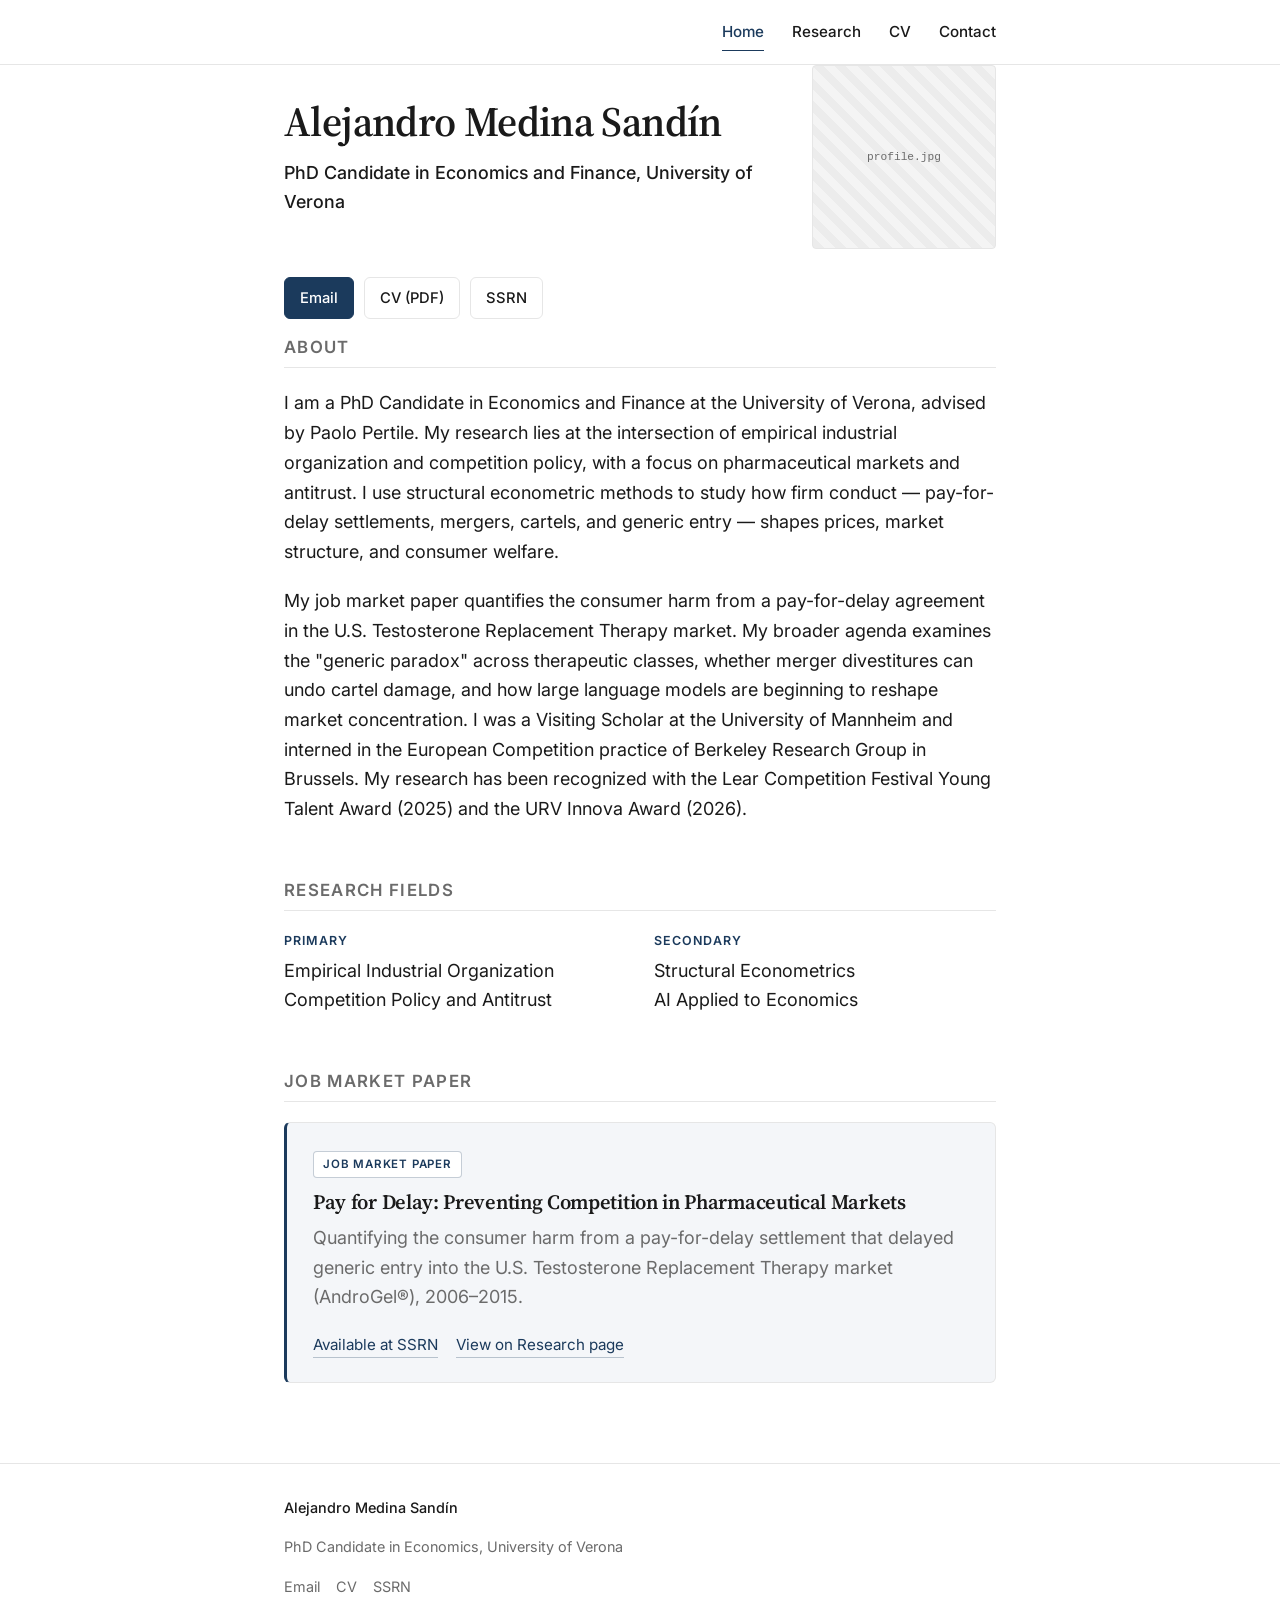
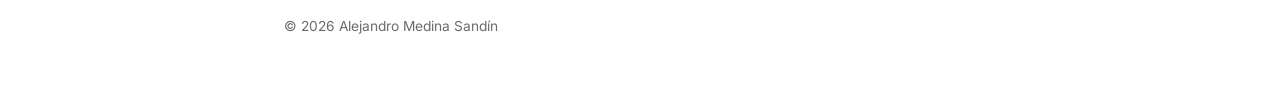
==== index.html @ a67aca58 "Initial commit — academic website alejandromedinasandin.com" ====
<!DOCTYPE html>
<html lang="en">
<head>
  <meta charset="UTF-8" />
  <meta name="viewport" content="width=device-width, initial-scale=1" />
  <title>Alejandro Medina Sandín — PhD Candidate in Economics, University of Verona</title>
  <meta name="description" content="Alejandro Medina Sandín is a PhD Candidate in Economics and Finance at the University of Verona, working on empirical industrial organization, competition policy, and antitrust in pharmaceutical markets." />

  <!-- Open Graph -->
  <meta property="og:type" content="profile" />
  <meta property="og:title" content="Alejandro Medina Sandín — PhD Candidate in Economics, University of Verona" />
  <meta property="og:description" content="Empirical industrial organization, competition policy, and antitrust in pharmaceutical markets. Job market candidate, 2026." />
  <meta property="og:locale" content="en_US" />

  <link rel="preconnect" href="https://fonts.googleapis.com" />
  <link rel="preconnect" href="https://fonts.gstatic.com" crossorigin />
  <link href="https://fonts.googleapis.com/css2?family=Inter:wght@400;500;600&family=Source+Serif+4:opsz,wght@8..60,400;8..60,600;8..60,700&display=swap" rel="stylesheet" />
  <link rel="stylesheet" href="style.css" />
</head>
<body>

  <!-- ===================== HEADER ===================== -->
  <header class="site-header">
    <div class="container">
      <a class="brand brand--hidden" href="index.html" aria-label="Alejandro Medina Sandín — Home">Alejandro Medina Sandín</a>
      <button class="nav-toggle" type="button" aria-label="Toggle navigation menu" aria-expanded="false" aria-controls="primary-nav">
        <svg width="22" height="22" viewBox="0 0 24 24" fill="none" stroke="currentColor" stroke-width="2" stroke-linecap="round" aria-hidden="true">
          <line x1="3" y1="6" x2="21" y2="6"></line>
          <line x1="3" y1="12" x2="21" y2="12"></line>
          <line x1="3" y1="18" x2="21" y2="18"></line>
        </svg>
      </button>
      <nav class="nav" id="primary-nav" aria-label="Primary">
        <a href="index.html" aria-current="page">Home</a>
        <a href="research.html">Research</a>
        <a href="cv.html">CV</a>
        <a href="contact.html">Contact</a>
      </nav>
    </div>
  </header>

  <!-- ===================== MAIN ===================== -->
  <main class="container">

    <!-- Hero -->
    <section class="hero" aria-labelledby="page-title">
      <!-- PHOTO PLACEHOLDER: profile.jpg -->
      <div class="hero-photo--placeholder" role="img" aria-label="Portrait of Alejandro Medina Sandín">profile.jpg</div>
      <!-- When the photo is available, replace the div above with:
           <img class="hero-photo" src="profile.jpg" alt="Portrait of Alejandro Medina Sandín" width="184" height="184" /> -->
      <div class="hero-text">
        <h1 id="page-title">Alejandro Medina Sandín</h1>
        <p class="hero-title">PhD Candidate in Economics and Finance, University of Verona</p>
      </div>
    </section>

    <!-- Primary links -->
    <ul class="linkbar" aria-label="Primary links">
      <li><a class="btn btn--primary" href="mailto:alejandro.medina@univr.it">Email</a></li>
      <li><a class="btn" href="CV_Medina_2026.pdf">CV (PDF)</a></li>
      <li><a class="btn" href="https://ssrn.com/abstract=5308812" target="_blank" rel="noopener">SSRN</a></li>
    </ul>

    <!-- Bio -->
    <section class="reveal" aria-labelledby="about-title">
      <h2 id="about-title" class="section-title">About</h2>
      <p>I am a PhD Candidate in Economics and Finance at the University of Verona, advised by Paolo Pertile. My research lies at the intersection of empirical industrial organization and competition policy, with a focus on pharmaceutical markets and antitrust. I use structural econometric methods to study how firm conduct — pay-for-delay settlements, mergers, cartels, and generic entry — shapes prices, market structure, and consumer welfare.</p>
      <p>My job market paper quantifies the consumer harm from a pay-for-delay agreement in the U.S. Testosterone Replacement Therapy market. My broader agenda examines the "generic paradox" across therapeutic classes, whether merger divestitures can undo cartel damage, and how large language models are beginning to reshape market concentration. I was a Visiting Scholar at the University of Mannheim and interned in the European Competition practice of Berkeley Research Group in Brussels. My research has been recognized with the Lear Competition Festival Young Talent Award (2025) and the URV Innova Award (2026).</p>
    </section>

    <!-- Research fields -->
    <section class="reveal" aria-labelledby="fields-title">
      <h2 id="fields-title" class="section-title">Research Fields</h2>
      <div class="fields">
        <div>
          <p class="field-label">Primary</p>
          <p class="field-body">Empirical Industrial Organization<br />Competition Policy and Antitrust</p>
        </div>
        <div>
          <p class="field-label">Secondary</p>
          <p class="field-body">Structural Econometrics<br />AI Applied to Economics</p>
        </div>
      </div>
    </section>

    <!-- Job market paper -->
    <section class="reveal" aria-labelledby="jmp-title">
      <h2 id="jmp-title" class="section-title">Job Market Paper</h2>
      <div class="jmp-box">
        <span class="jmp-tag">Job Market Paper</span>
        <h3>Pay for Delay: Preventing Competition in Pharmaceutical Markets</h3>
        <p class="muted">Quantifying the consumer harm from a pay-for-delay settlement that delayed generic entry into the U.S. Testosterone Replacement Therapy market (AndroGel®), 2006–2015.</p>
        <div class="jmp-links">
          <a href="https://ssrn.com/abstract=5308812" target="_blank" rel="noopener">Available at SSRN</a>
          <a href="research.html">View on Research page</a>
        </div>
      </div>
    </section>

  </main>

  <!-- ===================== FOOTER ===================== -->
  <footer class="site-footer">
    <div class="container">
      <p class="footer-name">Alejandro Medina Sandín</p>
      <p>PhD Candidate in Economics, University of Verona</p>
      <ul class="footer-links">
        <li><a href="mailto:alejandro.medina@univr.it">Email</a></li>
        <li><a href="CV_Medina_2026.pdf">CV</a></li>
        <li><a href="https://ssrn.com/abstract=5308812" target="_blank" rel="noopener">SSRN</a></li>
      </ul>
      <p class="footer-copy">© 2026 Alejandro Medina Sandín</p>
    </div>
  </footer>

  <script src="script.js"></script>
</body>
</html>
---- style.css ----
/* =================================================================
   Alejandro Medina Sandín — Academic website
   Shared stylesheet
   ================================================================= */

/* ---------- Design tokens ---------- */
:root {
  --bg: #ffffff;
  --ink: #1a1a1a;
  --muted: #6b6b6b;
  --hairline: #e6e6e6;
  --accent: #1b3a5c;
  --accent-hover: #2a527e;
  --accent-tint: #f4f6f9;

  --serif: "Source Serif 4", Georgia, "Times New Roman", serif;
  --sans: "Inter", -apple-system, BlinkMacSystemFont, "Segoe UI", sans-serif;

  --maxw: 760px;
  --gutter: 24px;
}

/* ---------- Reset ---------- */
*,
*::before,
*::after {
  box-sizing: border-box;
}

html {
  -webkit-text-size-adjust: 100%;
  scroll-behavior: smooth;
}

body {
  margin: 0;
  background: var(--bg);
  color: var(--ink);
  font-family: var(--sans);
  font-size: 17px;
  line-height: 1.65;
  font-weight: 400;
  -webkit-font-smoothing: antialiased;
  -moz-osx-font-smoothing: grayscale;
}

@media (min-width: 600px) {
  body { font-size: 18px; }
}

img {
  max-width: 100%;
  display: block;
}

a {
  color: var(--accent);
  text-decoration: none;
  border-bottom: 1px solid rgba(27, 58, 92, 0.28);
  transition: color 0.18s ease, border-color 0.18s ease;
}

a:hover {
  color: var(--accent-hover);
  border-bottom-color: var(--accent-hover);
}

a:focus-visible,
button:focus-visible {
  outline: 2px solid var(--accent);
  outline-offset: 3px;
  border-radius: 2px;
}

/* ---------- Layout container ---------- */
.container {
  width: 100%;
  max-width: var(--maxw);
  margin: 0 auto;
  padding: 0 var(--gutter);
}

/* ---------- Header / nav ---------- */
.site-header {
  position: sticky;
  top: 0;
  z-index: 50;
  background: rgba(255, 255, 255, 0.92);
  backdrop-filter: saturate(180%) blur(8px);
  border-bottom: 1px solid var(--hairline);
}

.site-header .container {
  display: flex;
  align-items: center;
  justify-content: space-between;
  min-height: 64px;
  gap: 16px;
}

.brand {
  font-family: var(--serif);
  font-weight: 600;
  font-size: 1.18rem;
  letter-spacing: -0.01em;
  color: var(--ink);
  border-bottom: none;
  white-space: nowrap;
}

.brand:hover {
  color: var(--accent);
}

/* Hide the header name on Home (the name already appears large in the hero),
   while preserving layout so the nav stays in place. */
.brand--hidden {
  visibility: hidden;
}

.nav {
  display: flex;
  align-items: center;
  gap: 28px;
}

.nav a {
  font-size: 0.95rem;
  font-weight: 500;
  color: var(--ink);
  border-bottom: none;
  padding: 4px 0;
  position: relative;
}

.nav a::after {
  content: "";
  position: absolute;
  left: 0;
  right: 0;
  bottom: -2px;
  height: 1px;
  background: var(--accent);
  transform: scaleX(0);
  transform-origin: left;
  transition: transform 0.2s ease;
}

.nav a:hover,
.nav a[aria-current="page"] {
  color: var(--accent);
}

.nav a:hover::after,
.nav a[aria-current="page"]::after {
  transform: scaleX(1);
}

/* Hamburger toggle */
.nav-toggle {
  display: none;
  background: none;
  border: none;
  padding: 8px;
  margin: 0;
  cursor: pointer;
  color: var(--ink);
}

.nav-toggle svg {
  display: block;
}

/* ---------- Main ---------- */
main {
  padding: 56px 0 24px;
}

@media (min-width: 600px) {
  main { padding: 72px 0 32px; }
}

section + section {
  margin-top: 56px;
}

h1, h2, h3, h4 {
  font-family: var(--serif);
  font-weight: 600;
  line-height: 1.2;
  letter-spacing: -0.015em;
  color: var(--ink);
  margin: 0 0 0.5em;
}

h1 { font-size: 2.1rem; }
h2 { font-size: 1.5rem; }
h3 { font-size: 1.18rem; }

@media (min-width: 600px) {
  h1 { font-size: 2.6rem; }
  h2 { font-size: 1.65rem; }
}

p { margin: 0 0 1.1em; }
p:last-child { margin-bottom: 0; }

.section-title {
  font-size: 1.05rem;
  font-family: var(--sans);
  font-weight: 600;
  text-transform: uppercase;
  letter-spacing: 0.08em;
  color: var(--muted);
  margin-bottom: 20px;
  padding-bottom: 10px;
  border-bottom: 1px solid var(--hairline);
}

.muted { color: var(--muted); }

.visually-hidden {
  position: absolute;
  width: 1px;
  height: 1px;
  margin: -1px;
  padding: 0;
  overflow: hidden;
  clip: rect(0 0 0 0);
  clip-path: inset(50%);
  white-space: nowrap;
  border: 0;
}

.lead {
  font-size: 1.05rem;
  color: var(--ink);
}

/* ---------- Hero ---------- */
.hero {
  display: flex;
  flex-direction: column;
  gap: 28px;
  align-items: flex-start;
}

@media (min-width: 640px) {
  .hero {
    flex-direction: row-reverse;
    align-items: center;
    gap: 36px;
  }
}

.hero-photo {
  flex: 0 0 auto;
  width: 150px;
  height: 150px;
  border-radius: 4px;
  object-fit: cover;
  border: 1px solid var(--hairline);
}

@media (min-width: 640px) {
  .hero-photo { width: 184px; height: 184px; }
}

.hero-photo--placeholder {
  width: 150px;
  height: 150px;
  border-radius: 4px;
  border: 1px solid var(--hairline);
  background-color: #f0f0f0;
  background-image: repeating-linear-gradient(
    45deg,
    #ececec 0,
    #ececec 8px,
    #f4f4f4 8px,
    #f4f4f4 16px
  );
  display: flex;
  align-items: center;
  justify-content: center;
  text-align: center;
  font-family: ui-monospace, "SF Mono", Menlo, monospace;
  font-size: 0.7rem;
  color: var(--muted);
  padding: 10px;
  flex: 0 0 auto;
}

@media (min-width: 640px) {
  .hero-photo--placeholder { width: 184px; height: 184px; }
}

.hero-text { min-width: 0; }

.hero h1 {
  margin-bottom: 0.25em;
}

.hero-title {
  font-size: 1.12rem;
  font-weight: 500;
  margin-bottom: 0.35em;
}

.hero-affil {
  color: var(--muted);
  font-size: 0.98rem;
  margin-bottom: 0;
}

/* ---------- Primary links row ---------- */
.linkbar {
  display: flex;
  flex-wrap: wrap;
  gap: 10px;
  margin-top: 28px;
  list-style: none;
  padding: 0;
}

.linkbar li { margin: 0; }

.btn {
  display: inline-flex;
  align-items: center;
  gap: 6px;
  font-size: 0.92rem;
  font-weight: 500;
  padding: 8px 15px;
  border: 1px solid var(--hairline);
  border-radius: 6px;
  color: var(--ink);
  background: #fff;
  transition: border-color 0.18s ease, background 0.18s ease, color 0.18s ease;
}

.btn:hover {
  border-color: var(--accent);
  color: var(--accent);
  background: var(--accent-tint);
}

.btn--primary {
  background: var(--accent);
  border-color: var(--accent);
  color: #fff;
}

.btn--primary:hover {
  background: var(--accent-hover);
  border-color: var(--accent-hover);
  color: #fff;
}

.btn--muted[aria-disabled="true"] {
  color: var(--muted);
  cursor: default;
  opacity: 0.7;
}

.btn--muted[aria-disabled="true"]:hover {
  border-color: var(--hairline);
  color: var(--muted);
  background: #fff;
}

/* ---------- Research fields ---------- */
.fields {
  display: grid;
  gap: 18px;
}

@media (min-width: 560px) {
  .fields { grid-template-columns: 1fr 1fr; gap: 28px; }
}

.field-label {
  font-size: 0.78rem;
  text-transform: uppercase;
  letter-spacing: 0.08em;
  font-weight: 600;
  color: var(--accent);
  margin-bottom: 4px;
}

.field-body { margin: 0; }

/* ---------- Job market paper box ---------- */
.jmp-box {
  border: 1px solid var(--hairline);
  border-left: 3px solid var(--accent);
  border-radius: 6px;
  padding: 24px 26px;
  background: var(--accent-tint);
}

.jmp-tag,
.tag {
  display: inline-block;
  font-family: var(--sans);
  font-size: 0.72rem;
  font-weight: 600;
  text-transform: uppercase;
  letter-spacing: 0.07em;
  color: var(--accent);
  background: #fff;
  border: 1px solid rgba(27, 58, 92, 0.25);
  border-radius: 4px;
  padding: 3px 9px;
  margin-bottom: 12px;
}

.jmp-box h3 {
  font-size: 1.28rem;
  margin-bottom: 0.4em;
}

.jmp-box .jmp-links {
  margin-top: 14px;
  display: flex;
  flex-wrap: wrap;
  gap: 18px;
  font-size: 0.95rem;
}

/* ---------- Papers list ---------- */
.papers {
  list-style: none;
  padding: 0;
  margin: 0;
}

.paper {
  padding: 30px 0;
  border-top: 1px solid var(--hairline);
}

.paper:first-child { border-top: none; padding-top: 0; }

.paper--jmp {
  background: var(--accent-tint);
  border: 1px solid var(--hairline);
  border-left: 3px solid var(--accent);
  border-radius: 6px;
  padding: 26px;
  margin-bottom: 8px;
}

.paper--jmp + .paper { border-top: none; }

/* Two-column layout: figure beside content */
.paper-grid {
  display: grid;
  grid-template-columns: 1fr;
  gap: 18px;
}

@media (min-width: 640px) {
  .paper-grid {
    grid-template-columns: 360px 1fr;
    gap: 34px;
    align-items: start;
  }
}

/* Working-papers rows break out wider than the 760px reading column
   on large screens, so the abstract sits compactly beside the figure. */
@media (min-width: 1080px) {
  .section--wide {
    width: 1060px;
    margin-left: 50%;
    transform: translateX(-50%);
  }
}

.paper-content { min-width: 0; }

/* Figure / chart slot */
.paper-figure {
  margin: 0;
}

.paper-figure img {
  width: 100%;
  height: auto;
  border: 1px solid var(--hairline);
  border-radius: 4px;
  background: #fff;
}

.paper-figure figcaption {
  font-size: 0.78rem;
  color: var(--muted);
  margin-top: 6px;
  line-height: 1.4;
}

.figure-placeholder {
  width: 100%;
  aspect-ratio: 4 / 3;
  border: 1px solid var(--hairline);
  border-radius: 4px;
  background-color: #f6f6f6;
  background-image: repeating-linear-gradient(
    45deg,
    #ececec 0,
    #ececec 8px,
    #f6f6f6 8px,
    #f6f6f6 16px
  );
  display: flex;
  align-items: center;
  justify-content: center;
  text-align: center;
  padding: 12px;
  font-family: ui-monospace, "SF Mono", Menlo, monospace;
  font-size: 0.72rem;
  color: var(--muted);
}

.paper-title {
  font-family: var(--serif);
  font-weight: 700;
  font-size: 1.2rem;
  line-height: 1.3;
  margin: 0 0 8px;
}

.paper-meta {
  display: flex;
  flex-wrap: wrap;
  align-items: center;
  gap: 8px 16px;
  font-size: 0.92rem;
  color: var(--muted);
  margin-bottom: 4px;
}

.paper-status {
  font-style: italic;
}

.paper-links {
  display: flex;
  flex-wrap: wrap;
  gap: 16px;
  font-size: 0.92rem;
  margin-top: 6px;
}

/* ---------- Abstract (always visible, compact) ---------- */
.abstract-label {
  font-family: var(--sans);
  font-size: 0.72rem;
  font-weight: 600;
  text-transform: uppercase;
  letter-spacing: 0.08em;
  color: var(--accent);
  margin: 16px 0 6px;
}

.abstract-body {
  margin: 0;
  font-size: 0.9rem;
  color: #333;
  line-height: 1.55;
  text-align: justify;
  hyphens: auto;
}

/* Legacy collapsible styles (kept for safety) */
.abstract {
  margin-top: 14px;
}

.abstract summary {
  display: inline-flex;
  align-items: center;
  gap: 7px;
  cursor: pointer;
  font-size: 0.88rem;
  font-weight: 500;
  color: var(--accent);
  list-style: none;
  user-select: none;
  padding: 2px 0;
}

.abstract summary::-webkit-details-marker { display: none; }

.abstract summary .chev {
  transition: transform 0.2s ease;
  display: inline-block;
  font-size: 0.7rem;
}

.abstract[open] summary .chev { transform: rotate(90deg); }

.abstract-body--narrow {
  max-width: 70ch;
}

/* ---------- Conference list ---------- */
.conf-group { margin-bottom: 22px; }
.conf-group:last-child { margin-bottom: 0; }

.conf-year {
  font-family: var(--sans);
  font-weight: 600;
  font-size: 0.95rem;
  color: var(--accent);
  margin-bottom: 6px;
}

.conf-list {
  margin: 0;
  padding-left: 1.1em;
}

.conf-list li {
  margin-bottom: 5px;
  color: #333;
}

/* Detailed, Moramarco-style entries */
.conf-detailed {
  list-style: none;
  margin: 0;
  padding: 0;
}

.conf-detailed li {
  position: relative;
  padding-left: 22px;
  margin-bottom: 14px;
  color: #333;
  line-height: 1.5;
}

.conf-detailed li::before {
  content: "▪";
  position: absolute;
  left: 0;
  top: 0;
  color: var(--accent);
  font-size: 0.85em;
}

.conf-detailed .conf-name {
  font-weight: 500;
  color: var(--ink);
}

.conf-detailed .conf-theme {
  font-style: italic;
}

.conf-detailed .conf-place {
  color: var(--muted);
}

.conf-detailed .conf-todo {
  color: var(--accent);
  font-style: italic;
}

/* ---------- CV ---------- */
.cv-section { margin-bottom: 40px; }
.cv-section:last-child { margin-bottom: 0; }

.cv-item {
  display: grid;
  grid-template-columns: 1fr;
  gap: 2px 24px;
  padding: 12px 0;
  border-top: 1px solid var(--hairline);
}

.cv-section .cv-item:first-of-type { border-top: none; }

@media (min-width: 600px) {
  .cv-item {
    grid-template-columns: 110px 1fr;
  }
}

.cv-date {
  color: var(--muted);
  font-size: 0.92rem;
  font-variant-numeric: tabular-nums;
}

.cv-body { margin: 0; }
.cv-body strong { font-weight: 600; }
.cv-body .cv-sub { color: var(--muted); font-size: 0.95rem; display: block; }

.cv-inline {
  margin: 0;
  line-height: 1.8;
}

.cv-inline .label {
  font-weight: 600;
}

/* ---------- Contact ---------- */
.contact-grid {
  display: grid;
  gap: 8px 18px;
  grid-template-columns: 1fr;
}

@media (min-width: 560px) {
  .contact-grid { grid-template-columns: 130px 1fr; }
}

.contact-grid dt {
  font-weight: 600;
  color: var(--ink);
}

.contact-grid dd {
  margin: 0;
  color: #333;
}

.contact-grid dd + dt { margin-top: 10px; }

@media (min-width: 560px) {
  .contact-grid dd + dt { margin-top: 0; }
  .contact-grid dt { margin-top: 0; }
}

.ref-list {
  list-style: none;
  padding: 0;
  margin: 0;
}

.ref-list li {
  padding: 12px 0;
  border-top: 1px solid var(--hairline);
}

.ref-list li:first-child { border-top: none; }

.ref-name { font-weight: 600; }
.ref-affil { color: var(--muted); font-size: 0.95rem; }

/* ---------- Footer ---------- */
.site-footer {
  margin-top: 80px;
  border-top: 1px solid var(--hairline);
  padding: 32px 0 48px;
  font-size: 0.9rem;
  color: var(--muted);
}

.site-footer .footer-name {
  color: var(--ink);
  font-weight: 500;
}

.footer-links {
  display: flex;
  flex-wrap: wrap;
  gap: 16px;
  margin: 12px 0 16px;
  list-style: none;
  padding: 0;
}

.footer-links a {
  color: var(--muted);
  border-bottom-color: transparent;
}

.footer-links a:hover {
  color: var(--accent);
  border-bottom-color: var(--accent);
}

.footer-copy { font-size: 0.86rem; }

/* ---------- Fade-in on scroll (very subtle) ---------- */
.reveal {
  opacity: 0;
  transform: translateY(8px);
  transition: opacity 0.5s ease, transform 0.5s ease;
}

.reveal.is-visible {
  opacity: 1;
  transform: none;
}

@media (prefers-reduced-motion: reduce) {
  html { scroll-behavior: auto; }
  .reveal { opacity: 1; transform: none; transition: none; }
  .abstract summary .chev { transition: none; }
}

/* ---------- Mobile nav ---------- */
@media (max-width: 639px) {
  .nav-toggle { display: inline-flex; }

  .nav {
    position: absolute;
    top: 100%;
    left: 0;
    right: 0;
    flex-direction: column;
    align-items: stretch;
    gap: 0;
    background: #fff;
    border-bottom: 1px solid var(--hairline);
    box-shadow: 0 8px 16px rgba(0, 0, 0, 0.04);
    padding: 6px 0;
    display: none;
  }

  .nav.is-open { display: flex; }

  .nav a {
    padding: 12px var(--gutter);
    font-size: 1rem;
  }

  .nav a::after { display: none; }

  .nav a:hover,
  .nav a[aria-current="page"] {
    background: var(--accent-tint);
  }
}
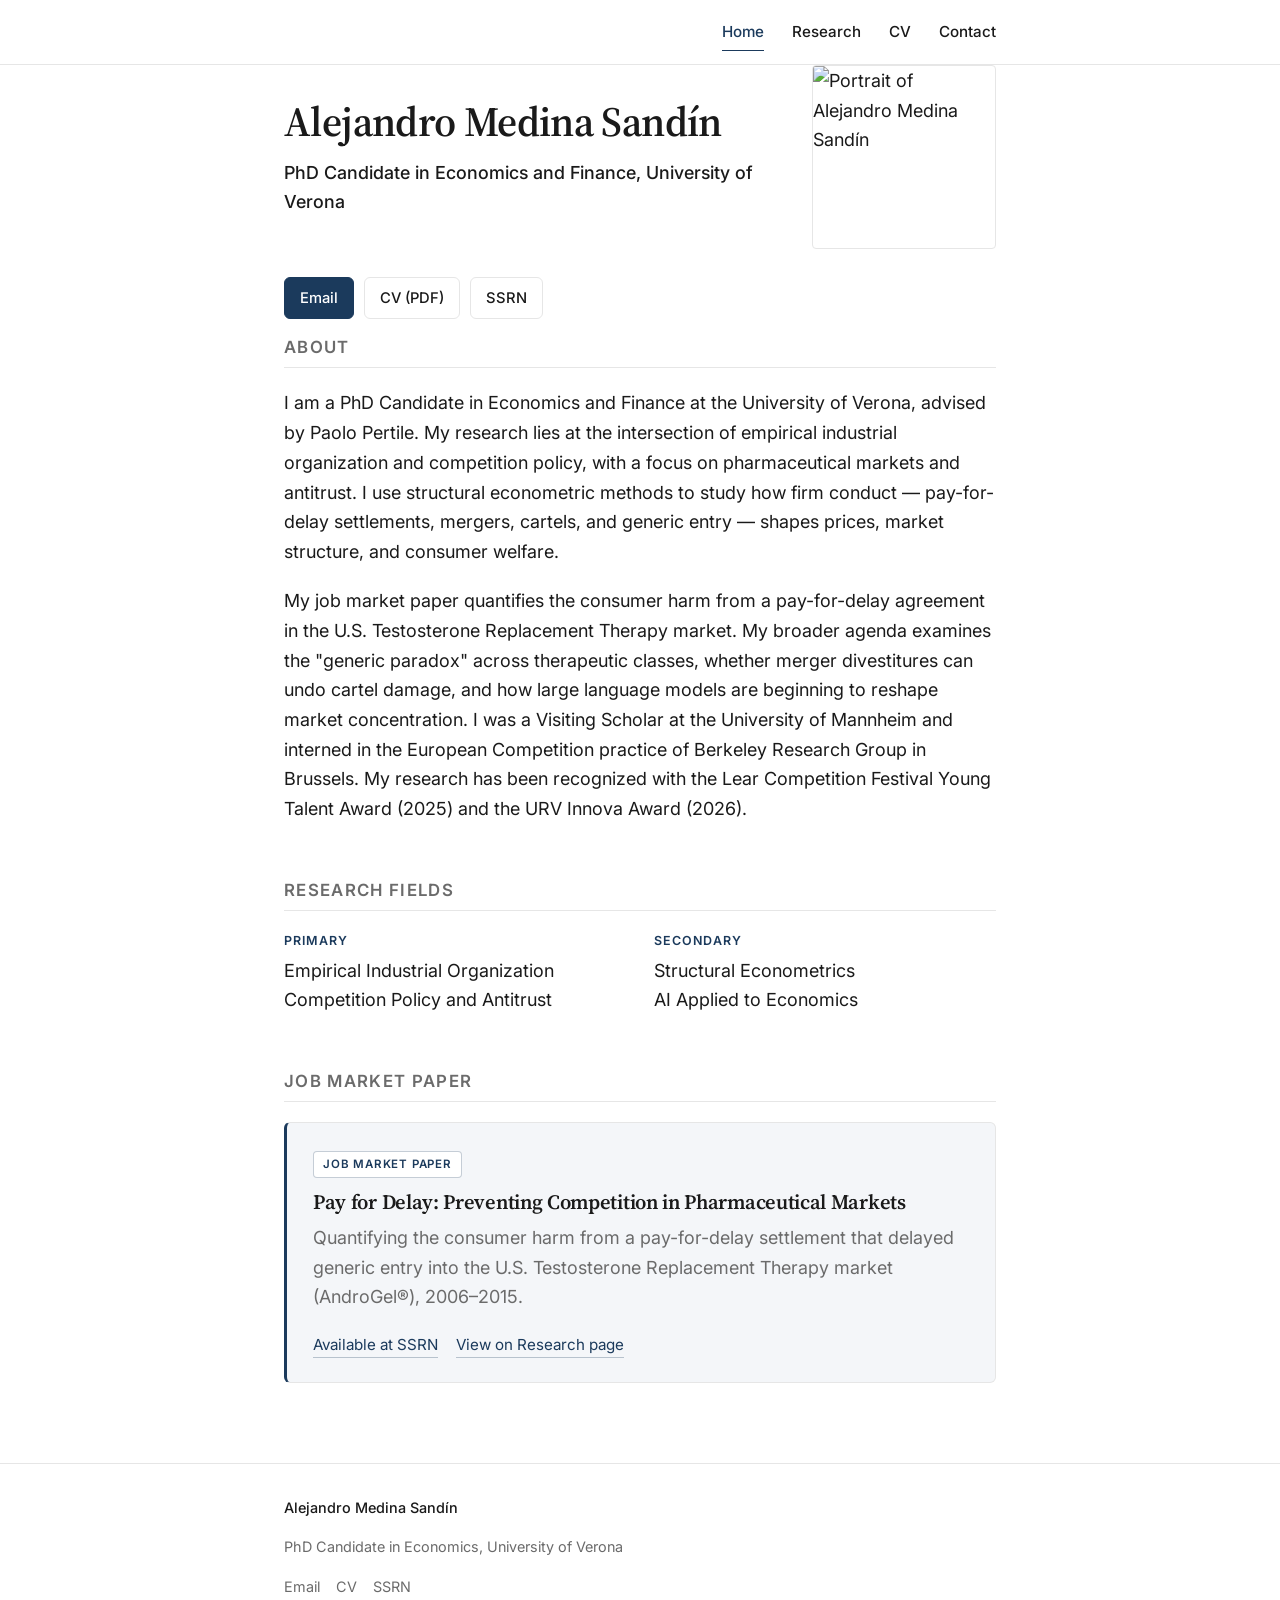
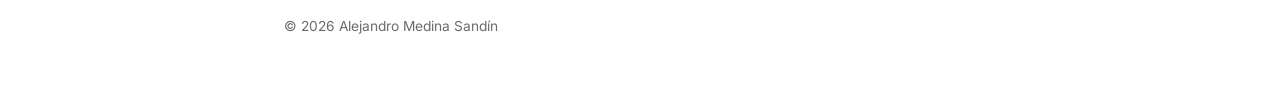
==== commit 252ee8f8: "Add profile photo and display it in hero section" ====
--- a/index.html
+++ b/index.html
@@ -44,10 +44,7 @@
 
     <!-- Hero -->
     <section class="hero" aria-labelledby="page-title">
-      <!-- PHOTO PLACEHOLDER: profile.jpg -->
-      <div class="hero-photo--placeholder" role="img" aria-label="Portrait of Alejandro Medina Sandín">profile.jpg</div>
-      <!-- When the photo is available, replace the div above with:
-           <img class="hero-photo" src="profile.jpg" alt="Portrait of Alejandro Medina Sandín" width="184" height="184" /> -->
+      <img class="hero-photo" src="profile.jpg" alt="Portrait of Alejandro Medina Sandín" width="184" height="184" />
       <div class="hero-text">
         <h1 id="page-title">Alejandro Medina Sandín</h1>
         <p class="hero-title">PhD Candidate in Economics and Finance, University of Verona</p>
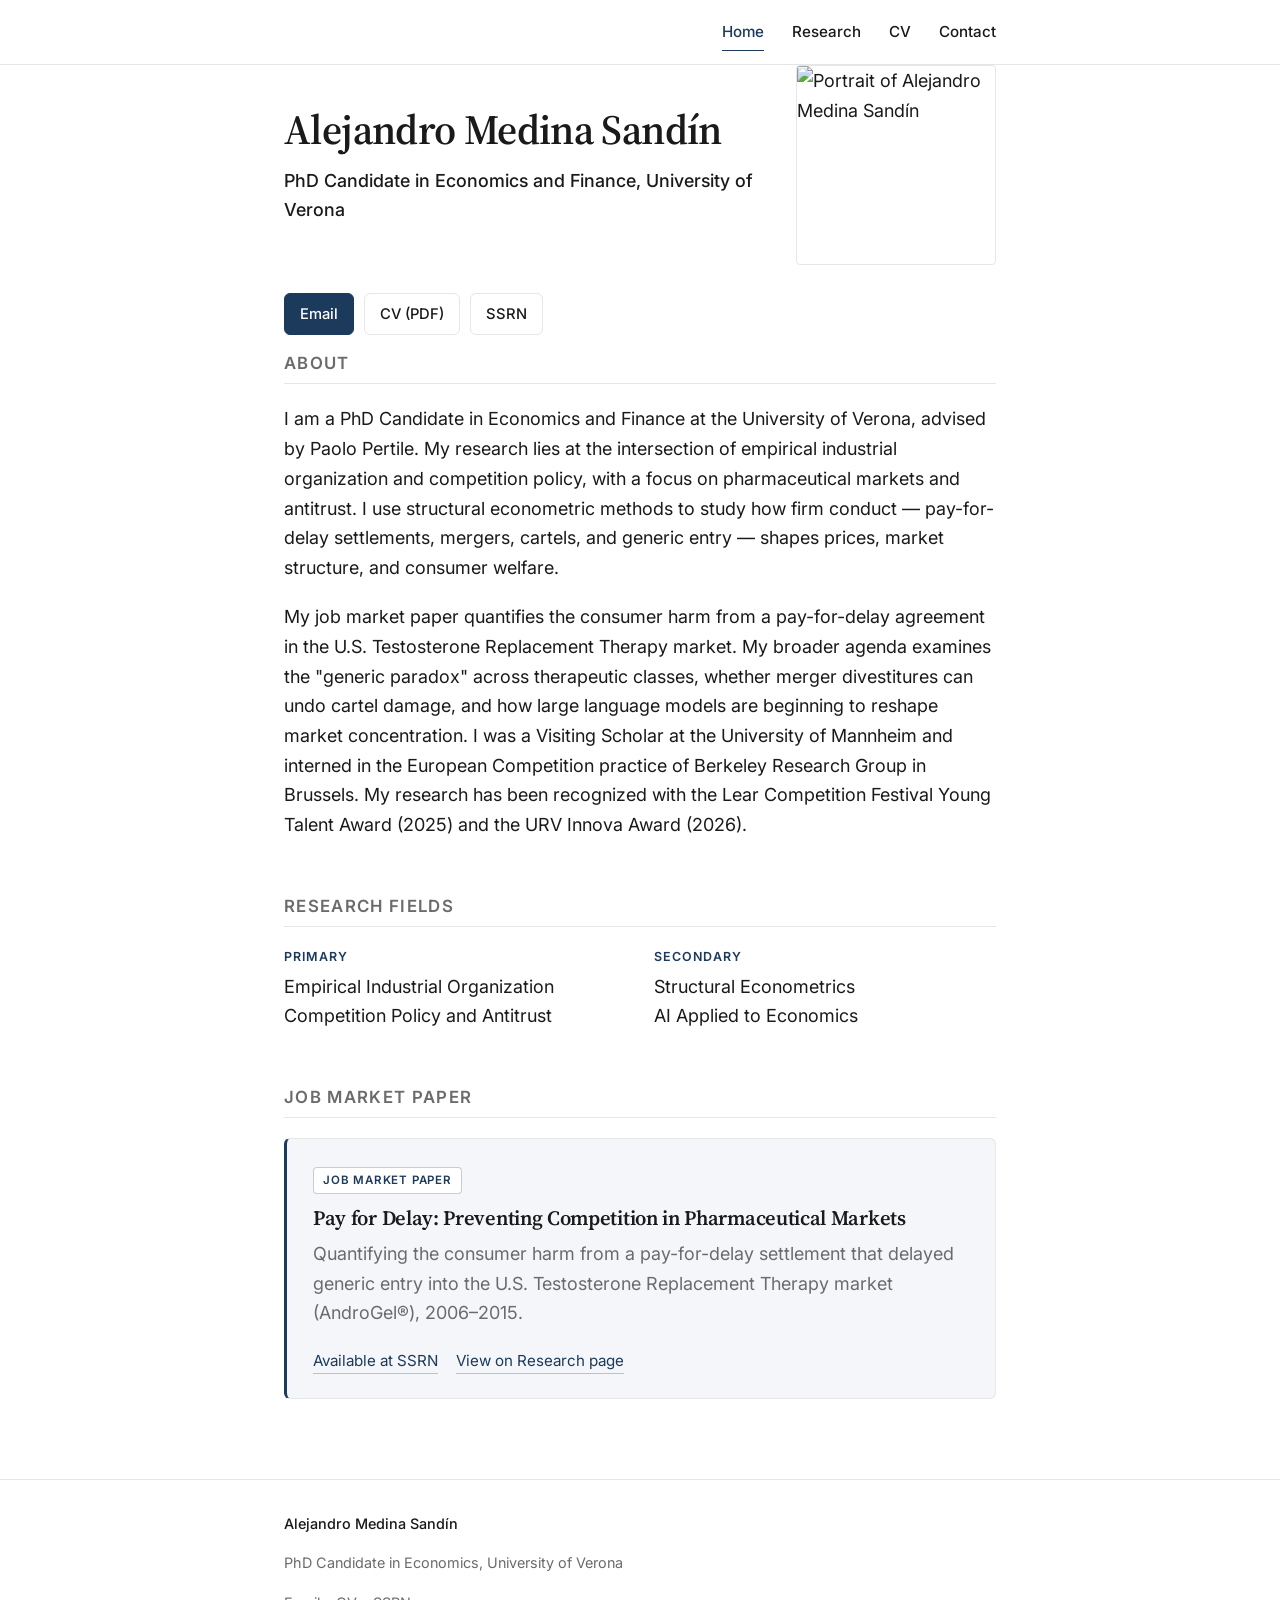
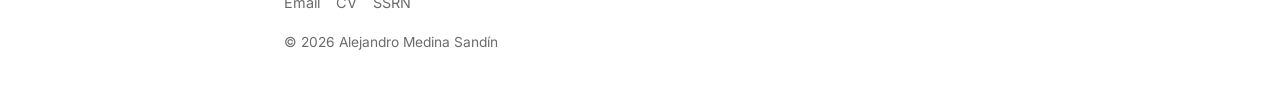
==== commit 337f7f8c: "Update SSRN link, profile photo size and position, updated CV" ====
--- a/index.html
+++ b/index.html
@@ -55,7 +55,7 @@
     <ul class="linkbar" aria-label="Primary links">
       <li><a class="btn btn--primary" href="mailto:alejandro.medina@univr.it">Email</a></li>
       <li><a class="btn" href="CV_Medina_2026.pdf">CV (PDF)</a></li>
-      <li><a class="btn" href="https://ssrn.com/abstract=5308812" target="_blank" rel="noopener">SSRN</a></li>
+      <li><a class="btn" href="https://papers.ssrn.com/sol3/cf_dev/AbsByAuth.cfm?per_id=7713483" target="_blank" rel="noopener">SSRN</a></li>
     </ul>
 
     <!-- Bio -->
@@ -104,7 +104,7 @@
       <ul class="footer-links">
         <li><a href="mailto:alejandro.medina@univr.it">Email</a></li>
         <li><a href="CV_Medina_2026.pdf">CV</a></li>
-        <li><a href="https://ssrn.com/abstract=5308812" target="_blank" rel="noopener">SSRN</a></li>
+        <li><a href="https://papers.ssrn.com/sol3/cf_dev/AbsByAuth.cfm?per_id=7713483" target="_blank" rel="noopener">SSRN</a></li>
       </ul>
       <p class="footer-copy">© 2026 Alejandro Medina Sandín</p>
     </div>
--- a/style.css
+++ b/style.css
@@ -255,15 +255,16 @@
 
 .hero-photo {
   flex: 0 0 auto;
-  width: 150px;
-  height: 150px;
+  width: 165px;
+  height: 165px;
   border-radius: 4px;
   object-fit: cover;
+  object-position: center 30%;
   border: 1px solid var(--hairline);
 }
 
 @media (min-width: 640px) {
-  .hero-photo { width: 184px; height: 184px; }
+  .hero-photo { width: 200px; height: 200px; }
 }
 
 .hero-photo--placeholder {
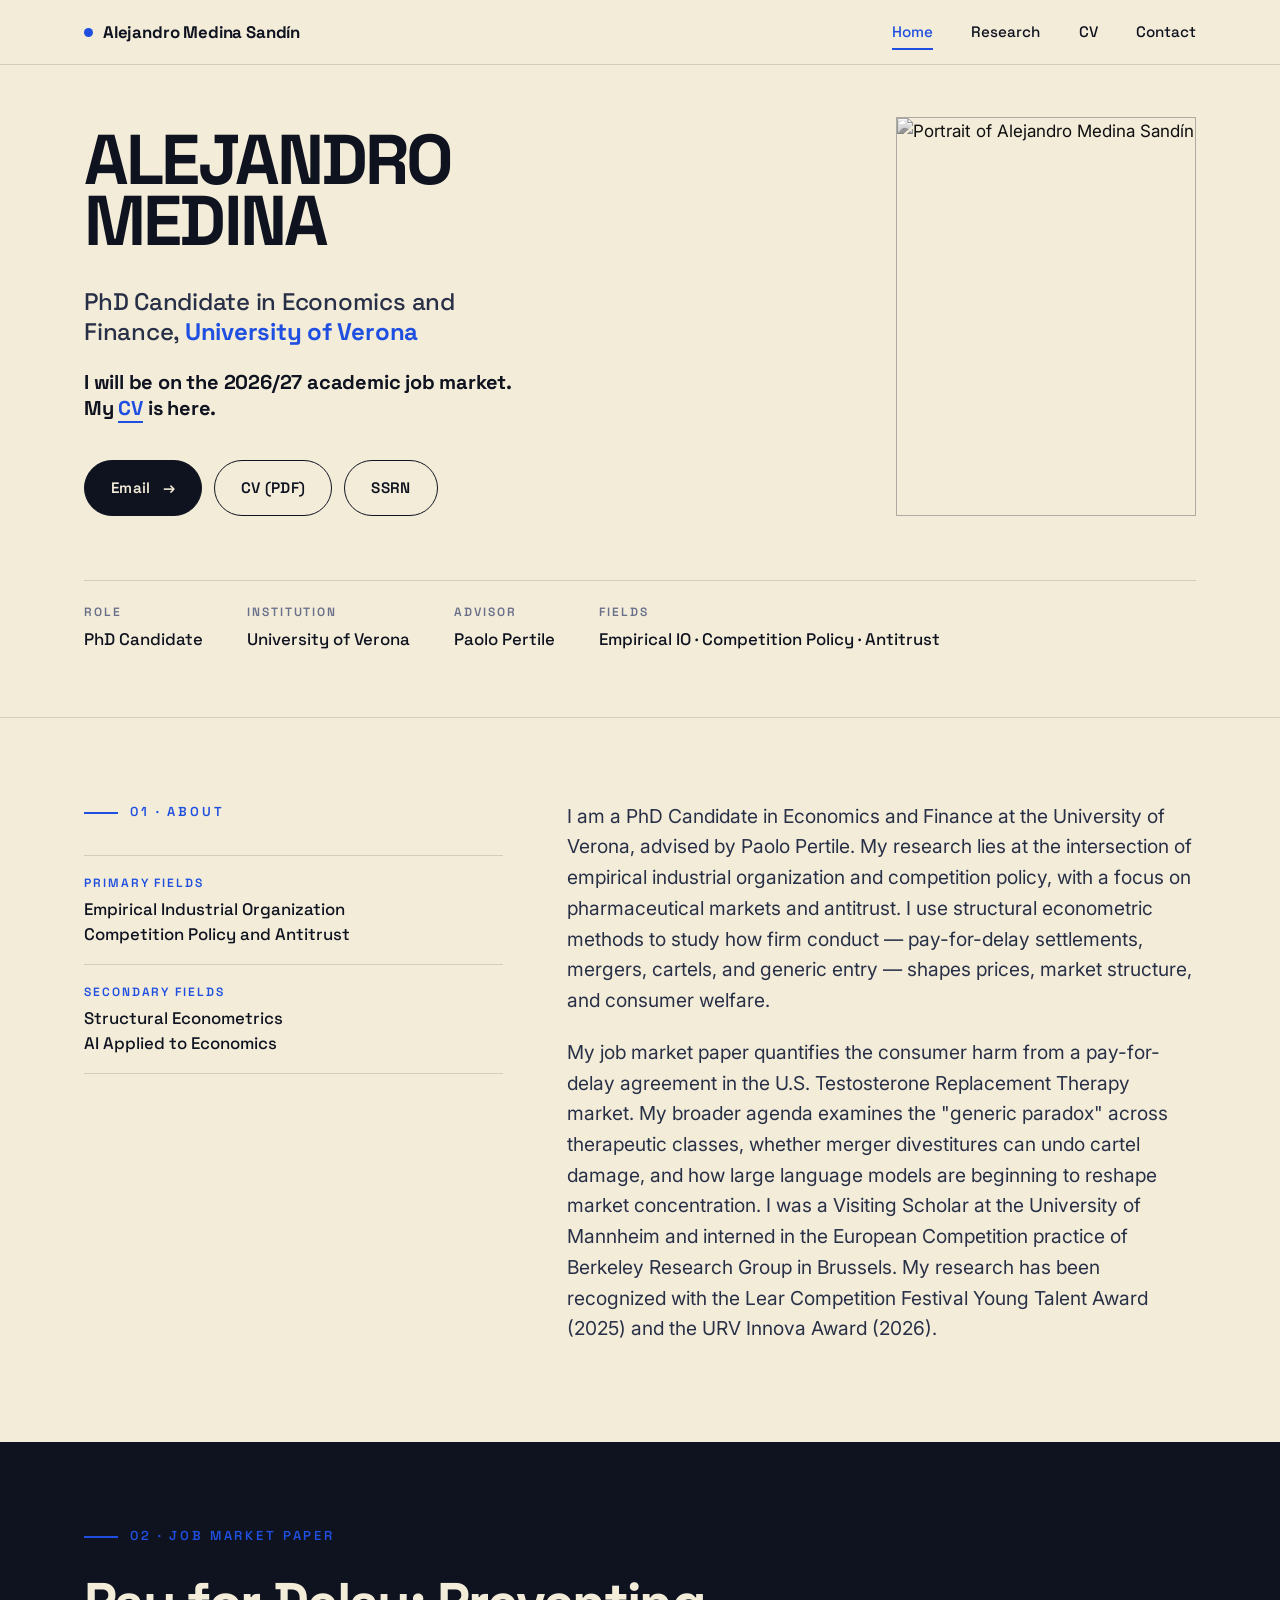
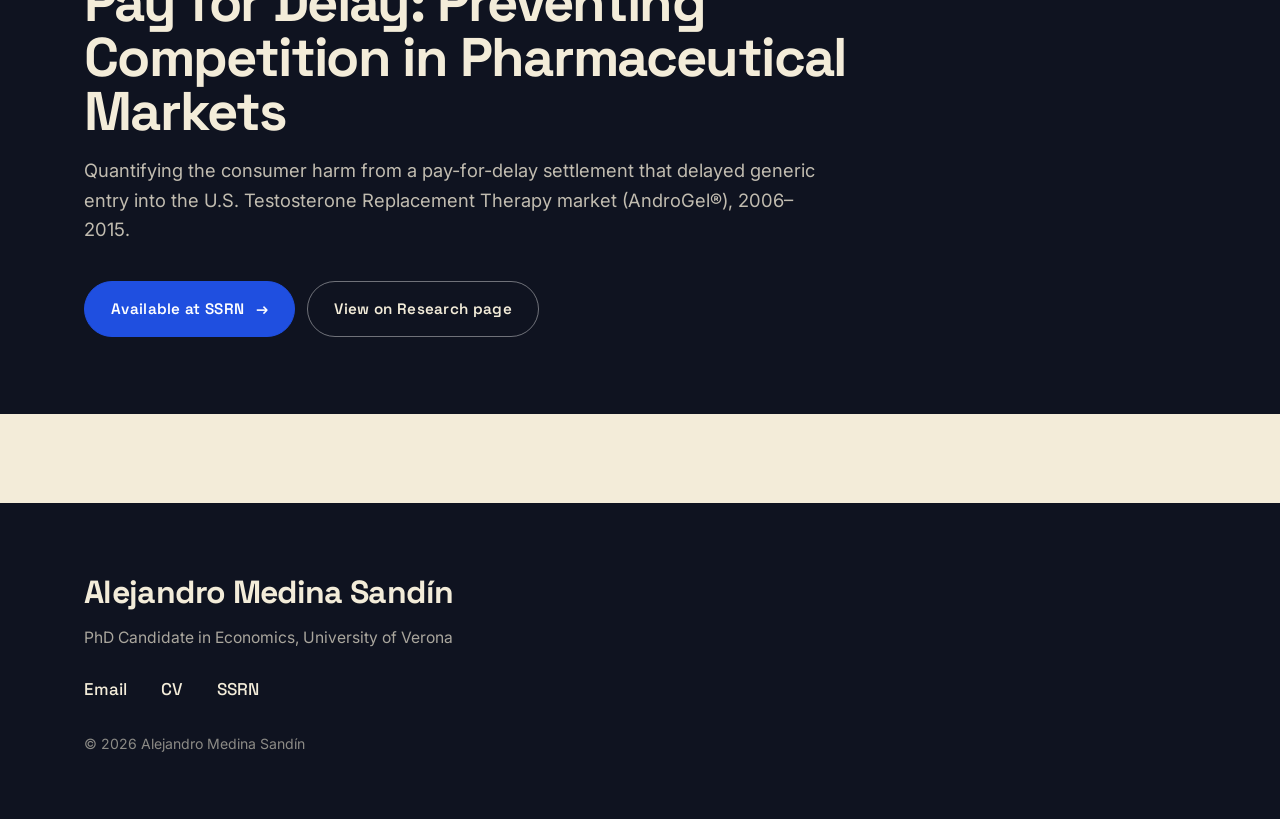
==== commit faee6f49: "Redesign: editorial paper/ink/blue style (Space Grotesk + Inter) - New visual system: cream backgrou" ====
--- a/index.html
+++ b/index.html
@@ -14,15 +14,15 @@
 
   <link rel="preconnect" href="https://fonts.googleapis.com" />
   <link rel="preconnect" href="https://fonts.gstatic.com" crossorigin />
-  <link href="https://fonts.googleapis.com/css2?family=Inter:wght@400;500;600&family=Source+Serif+4:opsz,wght@8..60,400;8..60,600;8..60,700&display=swap" rel="stylesheet" />
+  <link href="https://fonts.googleapis.com/css2?family=Inter:wght@400;500;600&family=Space+Grotesk:wght@400;500;600;700&display=swap" rel="stylesheet" />
   <link rel="stylesheet" href="style.css" />
 </head>
 <body>
 
   <!-- ===================== HEADER ===================== -->
   <header class="site-header">
-    <div class="container">
-      <a class="brand brand--hidden" href="index.html" aria-label="Alejandro Medina Sandín — Home">Alejandro Medina Sandín</a>
+    <div class="nav__in">
+      <a class="brand" href="index.html" aria-label="Alejandro Medina Sandín — Home"><span class="dot"></span> Alejandro Medina Sandín</a>
       <button class="nav-toggle" type="button" aria-label="Toggle navigation menu" aria-expanded="false" aria-controls="primary-nav">
         <svg width="22" height="22" viewBox="0 0 24 24" fill="none" stroke="currentColor" stroke-width="2" stroke-linecap="round" aria-hidden="true">
           <line x1="3" y1="6" x2="21" y2="6"></line>
@@ -40,56 +40,85 @@
   </header>
 
   <!-- ===================== MAIN ===================== -->
-  <main class="container">
+  <main>
 
     <!-- Hero -->
-    <section class="hero" aria-labelledby="page-title">
-      <img class="hero-photo" src="profile.jpg" alt="Portrait of Alejandro Medina Sandín" width="184" height="184" />
-      <div class="hero-text">
-        <h1 id="page-title">Alejandro Medina Sandín</h1>
-        <p class="hero-title">PhD Candidate in Economics and Finance, University of Verona</p>
+    <section class="hero wrap" aria-labelledby="page-title">
+      <div class="hero__grid">
+        <div>
+          <h1 id="page-title" class="hero__name">
+            <span class="ln">Alejandro</span>
+            <span class="ln">Medina</span>
+          </h1>
+          <p class="hero__role">PhD Candidate in Economics and Finance, <b>University of Verona</b></p>
+          <p class="hero__jm"><strong>I will be on the 2026/27 academic job market. My <a href="CV_Medina_2026.pdf">CV</a> is here.</strong></p>
+          <div class="hero__cta">
+            <a class="btn" href="mailto:alejandro.medina@univr.it">Email <span class="arr">→</span></a>
+            <a class="btn btn--ghost" href="CV_Medina_2026.pdf">CV (PDF)</a>
+            <a class="btn btn--ghost" href="https://papers.ssrn.com/sol3/cf_dev/AbsByAuth.cfm?per_id=7713483" target="_blank" rel="noopener">SSRN</a>
+          </div>
+        </div>
+        <figure class="hero__photo">
+          <div class="frame">
+            <img src="profile.jpg" alt="Portrait of Alejandro Medina Sandín" />
+          </div>
+        </figure>
+      </div>
+
+      <div class="hero__meta">
+        <div class="item">
+          <div class="k">Role</div>
+          <div class="v">PhD Candidate</div>
+        </div>
+        <div class="item">
+          <div class="k">Institution</div>
+          <div class="v">University of Verona</div>
+        </div>
+        <div class="item">
+          <div class="k">Advisor</div>
+          <div class="v">Paolo Pertile</div>
+        </div>
+        <div class="item">
+          <div class="k">Fields</div>
+          <div class="v">Empirical IO · Competition Policy · Antitrust</div>
+        </div>
       </div>
     </section>
 
-    <!-- Primary links -->
-    <ul class="linkbar" aria-label="Primary links">
-      <li><a class="btn btn--primary" href="mailto:alejandro.medina@univr.it">Email</a></li>
-      <li><a class="btn" href="CV_Medina_2026.pdf">CV (PDF)</a></li>
-      <li><a class="btn" href="https://papers.ssrn.com/sol3/cf_dev/AbsByAuth.cfm?per_id=7713483" target="_blank" rel="noopener">SSRN</a></li>
-    </ul>
+    <hr class="divider" />
 
-    <!-- Bio -->
-    <section class="reveal" aria-labelledby="about-title">
-      <h2 id="about-title" class="section-title">About</h2>
-      <p>I am a PhD Candidate in Economics and Finance at the University of Verona, advised by Paolo Pertile. My research lies at the intersection of empirical industrial organization and competition policy, with a focus on pharmaceutical markets and antitrust. I use structural econometric methods to study how firm conduct — pay-for-delay settlements, mergers, cartels, and generic entry — shapes prices, market structure, and consumer welfare.</p>
-      <p>My job market paper quantifies the consumer harm from a pay-for-delay agreement in the U.S. Testosterone Replacement Therapy market. My broader agenda examines the "generic paradox" across therapeutic classes, whether merger divestitures can undo cartel damage, and how large language models are beginning to reshape market concentration. I was a Visiting Scholar at the University of Mannheim and interned in the European Competition practice of Berkeley Research Group in Brussels. My research has been recognized with the Lear Competition Festival Young Talent Award (2025) and the URV Innova Award (2026).</p>
-    </section>
-
-    <!-- Research fields -->
-    <section class="reveal" aria-labelledby="fields-title">
-      <h2 id="fields-title" class="section-title">Research Fields</h2>
-      <div class="fields">
+    <!-- About -->
+    <section class="section wrap reveal" aria-labelledby="about-title">
+      <div class="about__grid">
         <div>
-          <p class="field-label">Primary</p>
-          <p class="field-body">Empirical Industrial Organization<br />Competition Policy and Antitrust</p>
+          <span class="eyebrow" id="about-title">01 · About</span>
+          <div class="about__facts">
+            <div class="fact">
+              <span class="k">Primary fields</span>
+              <span class="v">Empirical Industrial Organization<br />Competition Policy and Antitrust</span>
+            </div>
+            <div class="fact">
+              <span class="k">Secondary fields</span>
+              <span class="v">Structural Econometrics<br />AI Applied to Economics</span>
+            </div>
+          </div>
         </div>
-        <div>
-          <p class="field-label">Secondary</p>
-          <p class="field-body">Structural Econometrics<br />AI Applied to Economics</p>
+        <div class="about__body">
+          <p>I am a PhD Candidate in Economics and Finance at the University of Verona, advised by Paolo Pertile. My research lies at the intersection of empirical industrial organization and competition policy, with a focus on pharmaceutical markets and antitrust. I use structural econometric methods to study how firm conduct — pay-for-delay settlements, mergers, cartels, and generic entry — shapes prices, market structure, and consumer welfare.</p>
+          <p>My job market paper quantifies the consumer harm from a pay-for-delay agreement in the U.S. Testosterone Replacement Therapy market. My broader agenda examines the "generic paradox" across therapeutic classes, whether merger divestitures can undo cartel damage, and how large language models are beginning to reshape market concentration. I was a Visiting Scholar at the University of Mannheim and interned in the European Competition practice of Berkeley Research Group in Brussels. My research has been recognized with the Lear Competition Festival Young Talent Award (2025) and the URV Innova Award (2026).</p>
         </div>
       </div>
     </section>
 
     <!-- Job market paper -->
-    <section class="reveal" aria-labelledby="jmp-title">
-      <h2 id="jmp-title" class="section-title">Job Market Paper</h2>
-      <div class="jmp-box">
-        <span class="jmp-tag">Job Market Paper</span>
-        <h3>Pay for Delay: Preventing Competition in Pharmaceutical Markets</h3>
-        <p class="muted">Quantifying the consumer harm from a pay-for-delay settlement that delayed generic entry into the U.S. Testosterone Replacement Therapy market (AndroGel®), 2006–2015.</p>
-        <div class="jmp-links">
-          <a href="https://ssrn.com/abstract=5308812" target="_blank" rel="noopener">Available at SSRN</a>
-          <a href="research.html">View on Research page</a>
+    <section class="dark" aria-labelledby="jmp-title">
+      <div class="section wrap reveal">
+        <span class="eyebrow" id="jmp-title">02 · Job Market Paper</span>
+        <h2 class="jmp__title">Pay for Delay: Preventing Competition in Pharmaceutical Markets</h2>
+        <p class="jmp__desc">Quantifying the consumer harm from a pay-for-delay settlement that delayed generic entry into the U.S. Testosterone Replacement Therapy market (AndroGel®), 2006–2015.</p>
+        <div class="jmp__links">
+          <a class="btn" href="https://ssrn.com/abstract=5308812" target="_blank" rel="noopener">Available at SSRN <span class="arr">→</span></a>
+          <a class="btn btn--ghost" href="research.html">View on Research page</a>
         </div>
       </div>
     </section>
@@ -98,9 +127,9 @@
 
   <!-- ===================== FOOTER ===================== -->
   <footer class="site-footer">
-    <div class="container">
+    <div class="wrap">
       <p class="footer-name">Alejandro Medina Sandín</p>
-      <p>PhD Candidate in Economics, University of Verona</p>
+      <p class="footer-role">PhD Candidate in Economics, University of Verona</p>
       <ul class="footer-links">
         <li><a href="mailto:alejandro.medina@univr.it">Email</a></li>
         <li><a href="CV_Medina_2026.pdf">CV</a></li>
--- a/style.css
+++ b/style.css
@@ -1,840 +1,464 @@
-/* =================================================================
-   Alejandro Medina Sandín — Academic website
-   Shared stylesheet
-   ================================================================= */
-
-/* ---------- Design tokens ---------- */
+/* =========================================================
+   Alejandro Medina Sandín — academic site
+   Editorial restyle (paper / ink / electric blue)
+   ========================================================= */
+
 :root {
-  --bg: #ffffff;
-  --ink: #1a1a1a;
-  --muted: #6b6b6b;
-  --hairline: #e6e6e6;
-  --accent: #1b3a5c;
-  --accent-hover: #2a527e;
-  --accent-tint: #f4f6f9;
-
-  --serif: "Source Serif 4", Georgia, "Times New Roman", serif;
-  --sans: "Inter", -apple-system, BlinkMacSystemFont, "Segoe UI", sans-serif;
-
-  --maxw: 760px;
-  --gutter: 24px;
-}
-
-/* ---------- Reset ---------- */
-*,
-*::before,
-*::after {
-  box-sizing: border-box;
-}
-
-html {
-  -webkit-text-size-adjust: 100%;
-  scroll-behavior: smooth;
-}
-
+  --paper:   #f3ecd9;
+  --paper-2: #e9e0c9;
+  --ink:     #0f1320;
+  --ink-2:   #283047;
+  --muted:   #69708a;
+  --accent:  #1f4fe0;
+  --accent-d:#1538a8;
+  --line:    rgba(15, 19, 32, 0.14);
+  --line-2:  rgba(15, 19, 32, 0.30);
+
+  --maxw: 1240px;
+  --gut: clamp(20px, 5vw, 72px);
+
+  --f-display: "Space Grotesk", "Helvetica Neue", Arial, sans-serif;
+  --f-body:    "Inter", "Helvetica Neue", Arial, sans-serif;
+
+  --ease: cubic-bezier(0.22, 1, 0.36, 1);
+}
+
+/* ---------- reset ---------- */
+*, *::before, *::after { box-sizing: border-box; }
+* { margin: 0; padding: 0; }
+html { scroll-behavior: smooth; -webkit-text-size-adjust: 100%; background: var(--paper); }
 body {
-  margin: 0;
-  background: var(--bg);
+  font-family: var(--f-body);
+  background: var(--paper);
   color: var(--ink);
-  font-family: var(--sans);
+  line-height: 1.6;
   font-size: 17px;
-  line-height: 1.65;
-  font-weight: 400;
   -webkit-font-smoothing: antialiased;
-  -moz-osx-font-smoothing: grayscale;
-}
-
-@media (min-width: 600px) {
-  body { font-size: 18px; }
-}
-
-img {
-  max-width: 100%;
-  display: block;
-}
-
-a {
+  text-rendering: optimizeLegibility;
+  overflow-x: hidden;
+}
+img { max-width: 100%; display: block; }
+a { color: inherit; text-decoration: none; }
+ul, ol { list-style: none; }
+
+:focus-visible { outline: 2px solid var(--accent); outline-offset: 3px; border-radius: 2px; }
+.dark :focus-visible { outline-color: #fff; outline-offset: 4px; }
+::selection { background: var(--accent); color: #fff; }
+
+/* ---------- layout helpers ---------- */
+.wrap { max-width: var(--maxw); margin: 0 auto; padding-inline: var(--gut); }
+.section { padding-block: clamp(40px, 6vw, 84px); position: relative; }
+.divider { height: 1px; background: var(--line); border: 0; }
+
+/* ---------- type ---------- */
+h1, h2, h3, h4 { font-family: var(--f-display); font-weight: 700; line-height: 0.98; letter-spacing: -0.02em; }
+
+.eyebrow {
+  font-family: var(--f-display);
+  font-size: 13px;
+  font-weight: 600;
+  letter-spacing: 0.22em;
+  text-transform: uppercase;
   color: var(--accent);
-  text-decoration: none;
-  border-bottom: 1px solid rgba(27, 58, 92, 0.28);
-  transition: color 0.18s ease, border-color 0.18s ease;
-}
-
-a:hover {
-  color: var(--accent-hover);
-  border-bottom-color: var(--accent-hover);
-}
-
-a:focus-visible,
-button:focus-visible {
-  outline: 2px solid var(--accent);
-  outline-offset: 3px;
-  border-radius: 2px;
-}
-
-/* ---------- Layout container ---------- */
-.container {
-  width: 100%;
-  max-width: var(--maxw);
-  margin: 0 auto;
-  padding: 0 var(--gutter);
-}
-
-/* ---------- Header / nav ---------- */
-.site-header {
-  position: sticky;
-  top: 0;
-  z-index: 50;
-  background: rgba(255, 255, 255, 0.92);
-  backdrop-filter: saturate(180%) blur(8px);
-  border-bottom: 1px solid var(--hairline);
-}
-
-.site-header .container {
-  display: flex;
-  align-items: center;
-  justify-content: space-between;
-  min-height: 64px;
-  gap: 16px;
-}
-
-.brand {
-  font-family: var(--serif);
-  font-weight: 600;
-  font-size: 1.18rem;
-  letter-spacing: -0.01em;
-  color: var(--ink);
-  border-bottom: none;
-  white-space: nowrap;
-}
-
-.brand:hover {
-  color: var(--accent);
-}
-
-/* Hide the header name on Home (the name already appears large in the hero),
-   while preserving layout so the nav stays in place. */
-.brand--hidden {
-  visibility: hidden;
-}
-
-.nav {
-  display: flex;
-  align-items: center;
-  gap: 28px;
-}
-
-.nav a {
-  font-size: 0.95rem;
-  font-weight: 500;
-  color: var(--ink);
-  border-bottom: none;
-  padding: 4px 0;
-  position: relative;
-}
-
-.nav a::after {
-  content: "";
-  position: absolute;
-  left: 0;
-  right: 0;
-  bottom: -2px;
-  height: 1px;
-  background: var(--accent);
-  transform: scaleX(0);
-  transform-origin: left;
-  transition: transform 0.2s ease;
-}
-
-.nav a:hover,
-.nav a[aria-current="page"] {
-  color: var(--accent);
-}
-
-.nav a:hover::after,
-.nav a[aria-current="page"]::after {
-  transform: scaleX(1);
-}
-
-/* Hamburger toggle */
-.nav-toggle {
-  display: none;
-  background: none;
-  border: none;
-  padding: 8px;
-  margin: 0;
-  cursor: pointer;
-  color: var(--ink);
-}
-
-.nav-toggle svg {
-  display: block;
-}
-
-/* ---------- Main ---------- */
-main {
-  padding: 56px 0 24px;
-}
-
-@media (min-width: 600px) {
-  main { padding: 72px 0 32px; }
-}
-
-section + section {
-  margin-top: 56px;
-}
-
-h1, h2, h3, h4 {
-  font-family: var(--serif);
-  font-weight: 600;
-  line-height: 1.2;
-  letter-spacing: -0.015em;
-  color: var(--ink);
-  margin: 0 0 0.5em;
-}
-
-h1 { font-size: 2.1rem; }
-h2 { font-size: 1.5rem; }
-h3 { font-size: 1.18rem; }
-
-@media (min-width: 600px) {
-  h1 { font-size: 2.6rem; }
-  h2 { font-size: 1.65rem; }
-}
-
-p { margin: 0 0 1.1em; }
-p:last-child { margin-bottom: 0; }
-
-.section-title {
-  font-size: 1.05rem;
-  font-family: var(--sans);
-  font-weight: 600;
-  text-transform: uppercase;
-  letter-spacing: 0.08em;
-  color: var(--muted);
-  margin-bottom: 20px;
-  padding-bottom: 10px;
-  border-bottom: 1px solid var(--hairline);
-}
-
-.muted { color: var(--muted); }
-
-.visually-hidden {
-  position: absolute;
-  width: 1px;
-  height: 1px;
-  margin: -1px;
-  padding: 0;
-  overflow: hidden;
-  clip: rect(0 0 0 0);
-  clip-path: inset(50%);
-  white-space: nowrap;
-  border: 0;
-}
-
-.lead {
-  font-size: 1.05rem;
-  color: var(--ink);
-}
-
-/* ---------- Hero ---------- */
-.hero {
-  display: flex;
-  flex-direction: column;
-  gap: 28px;
-  align-items: flex-start;
-}
-
-@media (min-width: 640px) {
-  .hero {
-    flex-direction: row-reverse;
-    align-items: center;
-    gap: 36px;
-  }
-}
-
-.hero-photo {
-  flex: 0 0 auto;
-  width: 165px;
-  height: 165px;
-  border-radius: 4px;
-  object-fit: cover;
-  object-position: center 30%;
-  border: 1px solid var(--hairline);
-}
-
-@media (min-width: 640px) {
-  .hero-photo { width: 200px; height: 200px; }
-}
-
-.hero-photo--placeholder {
-  width: 150px;
-  height: 150px;
-  border-radius: 4px;
-  border: 1px solid var(--hairline);
-  background-color: #f0f0f0;
-  background-image: repeating-linear-gradient(
-    45deg,
-    #ececec 0,
-    #ececec 8px,
-    #f4f4f4 8px,
-    #f4f4f4 16px
-  );
-  display: flex;
-  align-items: center;
-  justify-content: center;
-  text-align: center;
-  font-family: ui-monospace, "SF Mono", Menlo, monospace;
-  font-size: 0.7rem;
-  color: var(--muted);
-  padding: 10px;
-  flex: 0 0 auto;
-}
-
-@media (min-width: 640px) {
-  .hero-photo--placeholder { width: 184px; height: 184px; }
-}
-
-.hero-text { min-width: 0; }
-
-.hero h1 {
-  margin-bottom: 0.25em;
-}
-
-.hero-title {
-  font-size: 1.12rem;
-  font-weight: 500;
-  margin-bottom: 0.35em;
-}
-
-.hero-affil {
-  color: var(--muted);
-  font-size: 0.98rem;
-  margin-bottom: 0;
-}
-
-/* ---------- Primary links row ---------- */
-.linkbar {
-  display: flex;
-  flex-wrap: wrap;
-  gap: 10px;
-  margin-top: 28px;
-  list-style: none;
-  padding: 0;
-}
-
-.linkbar li { margin: 0; }
-
-.btn {
   display: inline-flex;
   align-items: center;
-  gap: 6px;
-  font-size: 0.92rem;
+  gap: 12px;
+}
+.eyebrow::before {
+  content: "";
+  width: 34px; height: 2px;
+  background: var(--accent);
+  display: inline-block;
+}
+
+.lead { font-size: clamp(1.1rem, 1.8vw, 1.35rem); line-height: 1.55; color: var(--ink-2); max-width: 68ch; margin-top: clamp(18px, 2.5vw, 28px); }
+.muted { color: var(--muted); }
+
+.idx {
+  font-family: var(--f-display);
+  font-weight: 600;
+  font-size: 13px;
+  letter-spacing: 0.1em;
+  color: var(--muted);
+}
+
+/* page title (interior pages) */
+.page-head { padding-top: clamp(28px, 4vw, 56px); }
+.page-head h1 {
+  font-size: clamp(2.8rem, 8vw, 6rem);
+  line-height: 0.9;
+  letter-spacing: -0.04em;
+  text-transform: uppercase;
+}
+
+/* =========================================================
+   NAV
+   ========================================================= */
+.site-header {
+  position: sticky; top: 0; z-index: 60;
+  background: color-mix(in srgb, var(--paper) 82%, transparent);
+  backdrop-filter: blur(10px);
+  border-bottom: 1px solid var(--line);
+}
+.site-header .nav__in {
+  max-width: var(--maxw); margin: 0 auto;
+  padding: 16px var(--gut);
+  display: flex; align-items: center; justify-content: space-between;
+}
+.brand {
+  font-family: var(--f-display);
+  font-weight: 700;
+  font-size: 1.05rem;
+  letter-spacing: -0.01em;
+  display: flex; align-items: center; gap: 10px;
+}
+.brand .dot { width: 9px; height: 9px; background: var(--accent); border-radius: 50%; display: inline-block; flex: none; }
+
+.nav { display: flex; align-items: center; gap: clamp(18px, 3vw, 40px); }
+.nav a {
+  font-family: var(--f-display);
   font-weight: 500;
-  padding: 8px 15px;
-  border: 1px solid var(--hairline);
-  border-radius: 6px;
-  color: var(--ink);
-  background: #fff;
-  transition: border-color 0.18s ease, background 0.18s ease, color 0.18s ease;
-}
-
-.btn:hover {
-  border-color: var(--accent);
-  color: var(--accent);
-  background: var(--accent-tint);
-}
-
-.btn--primary {
-  background: var(--accent);
-  border-color: var(--accent);
-  color: #fff;
-}
-
-.btn--primary:hover {
-  background: var(--accent-hover);
-  border-color: var(--accent-hover);
-  color: #fff;
-}
-
-.btn--muted[aria-disabled="true"] {
-  color: var(--muted);
-  cursor: default;
-  opacity: 0.7;
-}
-
-.btn--muted[aria-disabled="true"]:hover {
-  border-color: var(--hairline);
-  color: var(--muted);
-  background: #fff;
-}
-
-/* ---------- Research fields ---------- */
-.fields {
+  font-size: 0.95rem;
+  position: relative;
+  padding: 4px 0;
+}
+.nav a::after {
+  content: ""; position: absolute; left: 0; bottom: -2px;
+  width: 0; height: 2px; background: var(--accent);
+  transition: width .3s var(--ease);
+}
+.nav a:hover::after,
+.nav a[aria-current="page"]::after { width: 100%; }
+.nav a[aria-current="page"] { color: var(--accent); }
+
+.nav-toggle { display: none; background: none; border: 0; cursor: pointer; padding: 8px; color: var(--ink); }
+
+@media (max-width: 640px) {
+  .nav-toggle { display: block; }
+  .nav {
+    display: none;
+    position: absolute; left: 0; right: 0; top: 100%;
+    flex-direction: column; align-items: flex-start;
+    gap: 0;
+    background: var(--paper);
+    border-bottom: 1px solid var(--line);
+    padding: 8px var(--gut) 16px;
+  }
+  .nav.is-open { display: flex; }
+  .nav a { padding: 10px 0; font-size: 1.05rem; }
+}
+
+/* =========================================================
+   HERO (home)
+   ========================================================= */
+.hero { padding-top: clamp(24px, 4vw, 56px); padding-bottom: clamp(36px, 5vw, 64px); }
+.hero__grid {
   display: grid;
-  gap: 18px;
-}
-
-@media (min-width: 560px) {
-  .fields { grid-template-columns: 1fr 1fr; gap: 28px; }
-}
-
-.field-label {
-  font-size: 0.78rem;
+  grid-template-columns: 1.4fr 0.9fr;
+  gap: clamp(24px, 4vw, 64px);
+  align-items: end;
+}
+.hero__name {
+  font-size: clamp(2.4rem, 5.5vw, 4.6rem);
+  line-height: 0.86;
+  letter-spacing: -0.04em;
   text-transform: uppercase;
-  letter-spacing: 0.08em;
-  font-weight: 600;
-  color: var(--accent);
-  margin-bottom: 4px;
-}
-
-.field-body { margin: 0; }
-
-/* ---------- Job market paper box ---------- */
-.jmp-box {
-  border: 1px solid var(--hairline);
-  border-left: 3px solid var(--accent);
-  border-radius: 6px;
-  padding: 24px 26px;
-  background: var(--accent-tint);
-}
-
-.jmp-tag,
-.tag {
-  display: inline-block;
-  font-family: var(--sans);
-  font-size: 0.72rem;
-  font-weight: 600;
-  text-transform: uppercase;
-  letter-spacing: 0.07em;
-  color: var(--accent);
-  background: #fff;
-  border: 1px solid rgba(27, 58, 92, 0.25);
-  border-radius: 4px;
-  padding: 3px 9px;
-  margin-bottom: 12px;
-}
-
-.jmp-box h3 {
-  font-size: 1.28rem;
-  margin-bottom: 0.4em;
-}
-
-.jmp-box .jmp-links {
-  margin-top: 14px;
-  display: flex;
-  flex-wrap: wrap;
-  gap: 18px;
-  font-size: 0.95rem;
-}
-
-/* ---------- Papers list ---------- */
-.papers {
-  list-style: none;
-  padding: 0;
-  margin: 0;
-}
+}
+.hero__name .ln { display: block; }
+.hero__name .outline {
+  -webkit-text-stroke: 2px var(--ink);
+  color: transparent;
+}
+.hero__role {
+  margin-top: clamp(20px, 3vw, 36px);
+  font-family: var(--f-display);
+  font-weight: 500;
+  font-size: clamp(1.05rem, 2.1vw, 1.5rem);
+  letter-spacing: -0.01em;
+  max-width: 30ch;
+  color: var(--ink-2);
+  line-height: 1.25;
+}
+.hero__role b { color: var(--accent); font-weight: 700; }
+
+.hero__jm {
+  margin-top: clamp(14px, 2vw, 22px);
+  font-family: var(--f-display);
+  font-weight: 700;
+  font-size: clamp(1rem, 1.8vw, 1.25rem);
+  letter-spacing: -0.01em;
+  max-width: 34ch;
+  line-height: 1.3;
+}
+.hero__jm a { color: var(--accent); border-bottom: 2px solid var(--accent); transition: color .3s var(--ease), border-color .3s var(--ease); }
+.hero__jm a:hover { color: var(--accent-d); border-color: var(--accent-d); }
+
+.hero__cta { margin-top: clamp(24px, 3vw, 40px); display: flex; flex-wrap: wrap; gap: 12px; }
+
+.hero__photo { position: relative; max-width: clamp(220px, 24vw, 300px); justify-self: end; width: 100%; }
+.hero__photo .frame { border: 1px solid var(--line-2); overflow: hidden; }
+.hero__photo img {
+  width: 100%; aspect-ratio: 3/4; object-fit: cover;
+  filter: grayscale(100%) contrast(1.04);
+  transition: filter .6s var(--ease), transform 1.2s var(--ease);
+}
+.hero__photo:hover img { filter: grayscale(0%); transform: scale(1.03); }
+
+.hero__meta {
+  margin-top: clamp(36px, 5vw, 64px);
+  display: flex; flex-wrap: wrap; gap: 14px 44px;
+  border-top: 1px solid var(--line);
+  padding-top: 22px;
+}
+.hero__meta .item .k { font-size: 12px; letter-spacing: 0.16em; text-transform: uppercase; color: var(--muted); font-family: var(--f-display); font-weight: 600; }
+.hero__meta .item .v { font-family: var(--f-display); font-weight: 500; font-size: 1.05rem; margin-top: 4px; }
+
+@media (max-width: 800px) {
+  .hero__grid { grid-template-columns: 1fr; }
+  .hero__photo { max-width: 260px; justify-self: start; }
+}
+
+/* =========================================================
+   ABOUT
+   ========================================================= */
+.about__grid { display: grid; grid-template-columns: 0.8fr 1.2fr; gap: clamp(28px, 5vw, 80px); align-items: start; }
+.about__body { margin-top: 6px; }
+.about__body p { font-size: clamp(1.02rem, 1.5vw, 1.22rem); color: var(--ink-2); margin-bottom: 1.1em; }
+.about__facts { display: grid; gap: 0; margin-top: clamp(20px, 3vw, 32px); }
+.fact { display: grid; gap: 4px; padding: 18px 0; border-top: 1px solid var(--line); }
+.fact:last-child { border-bottom: 1px solid var(--line); }
+.fact .k { font-family: var(--f-display); font-size: 12px; letter-spacing: 0.16em; text-transform: uppercase; color: var(--accent); font-weight: 600; }
+.fact .v { font-family: var(--f-display); font-weight: 500; font-size: 1.05rem; line-height: 1.45; }
+
+@media (max-width: 800px) {
+  .about__grid { grid-template-columns: 1fr; }
+}
+
+/* =========================================================
+   PAPERS (research page)
+   ========================================================= */
+.work__head { margin-bottom: clamp(14px, 2vw, 22px); }
 
 .paper {
-  padding: 30px 0;
-  border-top: 1px solid var(--hairline);
-}
-
-.paper:first-child { border-top: none; padding-top: 0; }
-
-.paper--jmp {
-  background: var(--accent-tint);
-  border: 1px solid var(--hairline);
-  border-left: 3px solid var(--accent);
-  border-radius: 6px;
-  padding: 26px;
-  margin-bottom: 8px;
-}
-
-.paper--jmp + .paper { border-top: none; }
-
-/* Two-column layout: figure beside content */
-.paper-grid {
   display: grid;
-  grid-template-columns: 1fr;
-  gap: 18px;
-}
-
-@media (min-width: 640px) {
-  .paper-grid {
-    grid-template-columns: 360px 1fr;
-    gap: 34px;
-    align-items: start;
-  }
-}
-
-/* Working-papers rows break out wider than the 760px reading column
-   on large screens, so the abstract sits compactly beside the figure. */
-@media (min-width: 1080px) {
-  .section--wide {
-    width: 1060px;
-    margin-left: 50%;
-    transform: translateX(-50%);
-  }
-}
-
-.paper-content { min-width: 0; }
-
-/* Figure / chart slot */
-.paper-figure {
-  margin: 0;
-}
-
-.paper-figure img {
-  width: 100%;
-  height: auto;
-  border: 1px solid var(--hairline);
-  border-radius: 4px;
-  background: #fff;
-}
-
-.paper-figure figcaption {
-  font-size: 0.78rem;
-  color: var(--muted);
-  margin-top: 6px;
-  line-height: 1.4;
-}
-
-.figure-placeholder {
-  width: 100%;
-  aspect-ratio: 4 / 3;
-  border: 1px solid var(--hairline);
-  border-radius: 4px;
-  background-color: #f6f6f6;
-  background-image: repeating-linear-gradient(
-    45deg,
-    #ececec 0,
-    #ececec 8px,
-    #f6f6f6 8px,
-    #f6f6f6 16px
-  );
-  display: flex;
-  align-items: center;
-  justify-content: center;
+  grid-template-columns: 64px 1fr auto;
+  gap: clamp(16px, 3vw, 44px);
+  align-items: start;
+  padding: clamp(22px, 3vw, 34px) 0;
+  border-top: 1px solid var(--line);
+}
+.paper:last-child { border-bottom: 1px solid var(--line); }
+.paper .idx { padding-top: 8px; }
+.paper__title { font-family: var(--f-display); font-weight: 700; font-size: clamp(1.25rem, 2.6vw, 2rem); letter-spacing: -0.02em; line-height: 1.05; }
+.paper__venue {
+  font-family: var(--f-display); font-weight: 600; font-size: 0.82rem;
+  letter-spacing: 0.06em; text-transform: uppercase; white-space: nowrap;
+  border: 1px solid var(--line-2); padding: 7px 12px; border-radius: 999px;
+}
+.paper__venue.is-jmp { background: var(--ink); color: var(--paper); border-color: var(--ink); }
+.paper__venues { display: flex; flex-direction: column; align-items: flex-end; gap: 8px; }
+.paper__venue--sub {
+  font-size: 0.68rem;
+  white-space: normal;
   text-align: center;
-  padding: 12px;
-  font-family: ui-monospace, "SF Mono", Menlo, monospace;
-  font-size: 0.72rem;
-  color: var(--muted);
-}
-
-.paper-title {
-  font-family: var(--serif);
-  font-weight: 700;
-  font-size: 1.2rem;
-  line-height: 1.3;
-  margin: 0 0 8px;
-}
-
-.paper-meta {
-  display: flex;
-  flex-wrap: wrap;
-  align-items: center;
-  gap: 8px 16px;
-  font-size: 0.92rem;
-  color: var(--muted);
-  margin-bottom: 4px;
-}
-
-.paper-status {
-  font-style: italic;
-}
-
-.paper-links {
-  display: flex;
-  flex-wrap: wrap;
-  gap: 16px;
-  font-size: 0.92rem;
-  margin-top: 6px;
-}
-
-/* ---------- Abstract (always visible, compact) ---------- */
+  max-width: 220px;
+  line-height: 1.35;
+  padding: 6px 12px;
+  color: var(--ink-2);
+}
+.paper__links { margin-top: 14px; display: flex; flex-wrap: wrap; gap: 8px 22px; }
+.paper__links a {
+  font-family: var(--f-display); font-weight: 600; font-size: 0.92rem;
+  letter-spacing: 0.03em; color: var(--accent);
+  display: inline-flex; align-items: center; gap: 7px;
+}
+.paper__links a:hover { color: var(--accent-d); }
+
+/* figure left + abstract right inside each paper */
+.paper > div:not(.paper__venues) {
+  display: grid;
+  grid-template-columns: minmax(0, 60fr) minmax(0, 40fr);
+  column-gap: clamp(18px, 3vw, 44px);
+  align-items: start;
+}
+.paper > div > .paper__title,
+.paper > div > .paper__links { grid-column: 1 / -1; }
+
+.paper__figure { grid-column: 1; margin-top: 18px; border: 1px solid var(--line); background: #fff; }
+.paper__figure img { width: 100%; }
+
+.paper__abstract { grid-column: 2; margin-top: 18px; }
 .abstract-label {
-  font-family: var(--sans);
-  font-size: 0.72rem;
-  font-weight: 600;
-  text-transform: uppercase;
-  letter-spacing: 0.08em;
-  color: var(--accent);
-  margin: 16px 0 6px;
-}
-
-.abstract-body {
-  margin: 0;
-  font-size: 0.9rem;
-  color: #333;
-  line-height: 1.55;
+  font-family: var(--f-display); font-weight: 600; font-size: 0.82rem;
+  letter-spacing: 0.16em; text-transform: uppercase; color: var(--accent);
+}
+.paper .abstract-body {
+  color: var(--ink-2); margin-top: 8px;
+  font-size: 0.9rem; line-height: 1.55;
   text-align: justify;
   hyphens: auto;
-}
-
-/* Legacy collapsible styles (kept for safety) */
-.abstract {
-  margin-top: 14px;
-}
-
-.abstract summary {
-  display: inline-flex;
-  align-items: center;
-  gap: 7px;
+  -webkit-hyphens: auto;
+}
+
+/* read more toggle */
+.abstract-more { margin-top: 10px; }
+.abstract-more summary {
   cursor: pointer;
-  font-size: 0.88rem;
-  font-weight: 500;
-  color: var(--accent);
-  list-style: none;
+  font-family: var(--f-display); font-weight: 600; font-size: 0.88rem;
+  letter-spacing: 0.03em; color: var(--accent);
+  list-style: none; display: inline-flex; align-items: center; gap: 7px;
   user-select: none;
-  padding: 2px 0;
-}
-
-.abstract summary::-webkit-details-marker { display: none; }
-
-.abstract summary .chev {
-  transition: transform 0.2s ease;
-  display: inline-block;
-  font-size: 0.7rem;
-}
-
-.abstract[open] summary .chev { transform: rotate(90deg); }
-
-.abstract-body--narrow {
-  max-width: 70ch;
-}
-
-/* ---------- Conference list ---------- */
-.conf-group { margin-bottom: 22px; }
-.conf-group:last-child { margin-bottom: 0; }
-
-.conf-year {
-  font-family: var(--sans);
-  font-weight: 600;
-  font-size: 0.95rem;
-  color: var(--accent);
-  margin-bottom: 6px;
-}
-
-.conf-list {
-  margin: 0;
-  padding-left: 1.1em;
-}
-
-.conf-list li {
-  margin-bottom: 5px;
-  color: #333;
-}
-
-/* Detailed, Moramarco-style entries */
-.conf-detailed {
-  list-style: none;
-  margin: 0;
-  padding: 0;
-}
-
-.conf-detailed li {
-  position: relative;
-  padding-left: 22px;
-  margin-bottom: 14px;
-  color: #333;
-  line-height: 1.5;
-}
-
-.conf-detailed li::before {
-  content: "▪";
-  position: absolute;
-  left: 0;
-  top: 0;
-  color: var(--accent);
-  font-size: 0.85em;
-}
-
-.conf-detailed .conf-name {
-  font-weight: 500;
-  color: var(--ink);
-}
-
-.conf-detailed .conf-theme {
-  font-style: italic;
-}
-
-.conf-detailed .conf-place {
-  color: var(--muted);
-}
-
-.conf-detailed .conf-todo {
-  color: var(--accent);
-  font-style: italic;
-}
-
-/* ---------- CV ---------- */
-.cv-section { margin-bottom: 40px; }
-.cv-section:last-child { margin-bottom: 0; }
-
-.cv-item {
-  display: grid;
-  grid-template-columns: 1fr;
-  gap: 2px 24px;
-  padding: 12px 0;
-  border-top: 1px solid var(--hairline);
-}
-
-.cv-section .cv-item:first-of-type { border-top: none; }
-
-@media (min-width: 600px) {
-  .cv-item {
-    grid-template-columns: 110px 1fr;
-  }
-}
-
-.cv-date {
-  color: var(--muted);
-  font-size: 0.92rem;
-  font-variant-numeric: tabular-nums;
-}
-
-.cv-body { margin: 0; }
-.cv-body strong { font-weight: 600; }
-.cv-body .cv-sub { color: var(--muted); font-size: 0.95rem; display: block; }
-
-.cv-inline {
-  margin: 0;
-  line-height: 1.8;
-}
-
-.cv-inline .label {
-  font-weight: 600;
-}
-
-/* ---------- Contact ---------- */
-.contact-grid {
-  display: grid;
-  gap: 8px 18px;
-  grid-template-columns: 1fr;
-}
-
-@media (min-width: 560px) {
-  .contact-grid { grid-template-columns: 130px 1fr; }
-}
-
-.contact-grid dt {
-  font-weight: 600;
-  color: var(--ink);
-}
-
-.contact-grid dd {
-  margin: 0;
-  color: #333;
-}
-
-.contact-grid dd + dt { margin-top: 10px; }
-
-@media (min-width: 560px) {
-  .contact-grid dd + dt { margin-top: 0; }
-  .contact-grid dt { margin-top: 0; }
-}
-
-.ref-list {
-  list-style: none;
-  padding: 0;
-  margin: 0;
-}
-
-.ref-list li {
-  padding: 12px 0;
-  border-top: 1px solid var(--hairline);
-}
-
-.ref-list li:first-child { border-top: none; }
-
-.ref-name { font-weight: 600; }
-.ref-affil { color: var(--muted); font-size: 0.95rem; }
-
-/* ---------- Footer ---------- */
-.site-footer {
-  margin-top: 80px;
-  border-top: 1px solid var(--hairline);
-  padding: 32px 0 48px;
-  font-size: 0.9rem;
-  color: var(--muted);
-}
-
-.site-footer .footer-name {
-  color: var(--ink);
-  font-weight: 500;
-}
-
-.footer-links {
-  display: flex;
-  flex-wrap: wrap;
-  gap: 16px;
-  margin: 12px 0 16px;
-  list-style: none;
-  padding: 0;
-}
-
-.footer-links a {
-  color: var(--muted);
-  border-bottom-color: transparent;
-}
-
-.footer-links a:hover {
-  color: var(--accent);
-  border-bottom-color: var(--accent);
-}
-
-.footer-copy { font-size: 0.86rem; }
-
-/* ---------- Fade-in on scroll (very subtle) ---------- */
-.reveal {
-  opacity: 0;
-  transform: translateY(8px);
-  transition: opacity 0.5s ease, transform 0.5s ease;
-}
-
-.reveal.is-visible {
-  opacity: 1;
-  transform: none;
-}
-
+}
+.abstract-more summary::-webkit-details-marker { display: none; }
+.abstract-more summary:hover { color: var(--accent-d); }
+.abstract-more summary::after { content: "↓"; transition: transform .3s var(--ease); }
+.abstract-more[open] summary::after { transform: rotate(180deg); }
+.abstract-more summary .less { display: none; }
+.abstract-more[open] summary .more { display: none; }
+.abstract-more[open] summary .less { display: inline; }
+.abstract-more .abstract-body { margin-top: 10px; }
+
+/* papers without a figure: abstract takes the full width */
+.paper--nofig .paper__abstract { grid-column: 1 / -1; max-width: 68ch; }
+
+@media (max-width: 900px) {
+  .paper > div { display: block; }
+  .paper__abstract { max-width: 68ch; }
+}
+@media (max-width: 700px) {
+  .paper { grid-template-columns: 1fr; gap: 10px; }
+  .paper .idx { padding-top: 0; }
+  .paper__venue { justify-self: start; }
+  .paper__venues { justify-self: start; align-items: flex-start; }
+  .paper__venue--sub { text-align: left; }
+}
+
+/* compact hover-fill list (work in progress / conferences) */
+.wip { display: grid; gap: 0; margin-top: 8px; }
+.wip li {
+  padding: 16px clamp(4px, 1vw, 10px); border-top: 1px solid var(--line);
+  font-family: var(--f-display); font-weight: 500; font-size: clamp(1rem, 1.8vw, 1.3rem);
+  letter-spacing: -0.01em;
+  display: flex; gap: 16px; align-items: baseline; flex-wrap: wrap;
+  position: relative; overflow: hidden;
+  transition: padding-left .4s var(--ease);
+}
+.wip li:last-child { border-bottom: 1px solid var(--line); }
+.wip li::before {
+  content: ""; position: absolute; left: -100%; top: 0; bottom: 0; width: 100%;
+  background: var(--accent); z-index: -1; transition: left .5s var(--ease);
+}
+.wip li:hover { padding-left: 22px; }
+.wip li:hover::before { left: 0; }
+.wip li:hover, .wip li:hover * { color: #fff; }
+.wip li .co { font-family: var(--f-body); font-weight: 400; font-size: 0.92rem; color: var(--muted); }
+
+/* =========================================================
+   DARK BLOCK (JMP highlight, footer)
+   ========================================================= */
+.dark { background: var(--ink); color: var(--paper); }
+.dark .eyebrow { color: var(--accent); }
+.dark .eyebrow::before { background: var(--accent); }
+.dark .lead { color: color-mix(in srgb, var(--paper) 78%, transparent); }
+.dark .muted { color: color-mix(in srgb, var(--paper) 62%, transparent); }
+
+.jmp__title {
+  font-size: clamp(1.8rem, 4.5vw, 3.4rem);
+  line-height: 1;
+  letter-spacing: -0.03em;
+  margin-top: clamp(18px, 2.5vw, 28px);
+  max-width: 22ch;
+}
+.jmp__desc { margin-top: 18px; max-width: 62ch; color: color-mix(in srgb, var(--paper) 78%, transparent); font-size: clamp(1rem, 1.5vw, 1.15rem); }
+.jmp__links { margin-top: clamp(24px, 3vw, 36px); display: flex; flex-wrap: wrap; gap: 12px; }
+
+/* =========================================================
+   CV PAGE
+   ========================================================= */
+.cv-row { display: grid; grid-template-columns: 0.32fr 1fr; gap: clamp(16px, 4vw, 56px); padding: clamp(22px, 3vw, 34px) 0; border-top: 1px solid var(--line); align-items: start; }
+.cv-row:last-child { border-bottom: 1px solid var(--line); }
+.cv-row h2 { font-size: clamp(1.3rem, 2.6vw, 2rem); line-height: 1.02; }
+.cv-item { display: grid; grid-template-columns: 130px 1fr; gap: 8px 24px; padding: 13px 0; border-bottom: 1px dashed var(--line); }
+.cv-item:last-child { border-bottom: 0; }
+.cv-item .yr { font-family: var(--f-display); font-weight: 600; color: var(--accent); font-size: 0.95rem; }
+.cv-item .d strong { font-weight: 600; }
+.cv-item .d .sub { display: block; color: var(--muted); font-size: 0.92rem; margin-top: 2px; }
+.cv-item .d a { color: var(--accent); }
+.cv-item .d a:hover { color: var(--accent-d); }
+.cv-tags { display: flex; flex-wrap: wrap; gap: 10px; }
+.cv-tags span { font-family: var(--f-display); font-weight: 500; font-size: 0.9rem; border: 1px solid var(--line-2); padding: 7px 14px; border-radius: 999px; }
+
+@media (max-width: 700px) {
+  .cv-row { grid-template-columns: 1fr; gap: 12px; }
+  .cv-item { grid-template-columns: 1fr; gap: 2px; }
+}
+
+/* =========================================================
+   BUTTONS
+   ========================================================= */
+.btn {
+  display: inline-flex; align-items: center; gap: 12px;
+  font-family: var(--f-display); font-weight: 600; font-size: 0.95rem;
+  letter-spacing: 0.02em;
+  padding: 15px 26px; border-radius: 999px;
+  border: 1px solid var(--ink); background: var(--ink); color: var(--paper);
+  transition: transform .3s var(--ease), background .3s var(--ease), color .3s var(--ease), border-color .3s var(--ease);
+  cursor: pointer;
+}
+.btn:hover { background: var(--accent); border-color: var(--accent); color: #fff; transform: translateY(-2px); }
+.btn--ghost { background: transparent; color: var(--ink); }
+.btn--ghost:hover { background: var(--ink); color: var(--paper); border-color: var(--ink); }
+.btn .arr { transition: transform .3s var(--ease); }
+.btn:hover .arr { transform: translateX(4px); }
+.dark .btn { background: var(--accent); border-color: var(--accent); color: #fff; }
+.dark .btn:hover { background: var(--accent-d); border-color: var(--accent-d); }
+.dark .btn--ghost { background: transparent; color: var(--paper); border-color: rgba(255,255,255,.4); }
+.dark .btn--ghost:hover { background: var(--accent); border-color: var(--accent); color: #fff; }
+
+/* =========================================================
+   CONTACT
+   ========================================================= */
+.contact__big {
+  font-family: var(--f-display); font-weight: 700;
+  font-size: clamp(1.6rem, 5.4vw, 4.4rem); line-height: 0.95;
+  letter-spacing: -0.04em; text-transform: uppercase;
+  word-break: break-word;
+  margin-top: clamp(18px, 2.5vw, 28px);
+}
+.contact__big a { transition: color .3s var(--ease); }
+.contact__big a:hover { color: var(--accent); }
+.contact__row { display: flex; flex-wrap: wrap; gap: 18px 40px; margin-top: 40px; }
+.contact__row a, .contact__row span { font-family: var(--f-display); font-weight: 500; font-size: 1.05rem; }
+.contact__row a { border-bottom: 2px solid transparent; padding-bottom: 3px; transition: border-color .3s var(--ease), color .3s var(--ease); }
+.contact__row a:hover { border-color: var(--accent); color: var(--accent); }
+
+.contact-grid { display: grid; grid-template-columns: 140px 1fr; gap: 14px 24px; margin-top: clamp(20px, 3vw, 32px); }
+.contact-grid dt { font-family: var(--f-display); font-size: 12px; letter-spacing: 0.16em; text-transform: uppercase; color: var(--accent); font-weight: 600; padding-top: 4px; }
+.contact-grid dd a { color: var(--accent); font-weight: 500; }
+.contact-grid dd a:hover { color: var(--accent-d); }
+
+@media (max-width: 600px) {
+  .contact-grid { grid-template-columns: 1fr; gap: 4px 0; }
+  .contact-grid dd { margin-bottom: 14px; }
+}
+
+/* =========================================================
+   FOOTER
+   ========================================================= */
+.site-footer { background: var(--ink); color: var(--paper); margin-top: clamp(48px, 7vw, 100px); }
+.site-footer .wrap { padding-block: clamp(36px, 5vw, 64px); }
+.footer-name { font-family: var(--f-display); font-weight: 700; font-size: clamp(1.3rem, 2.6vw, 2rem); letter-spacing: -0.02em; }
+.footer-role { color: color-mix(in srgb, var(--paper) 68%, transparent); margin-top: 6px; font-size: 0.98rem; }
+.footer-links { display: flex; flex-wrap: wrap; gap: 14px 34px; margin-top: 26px; }
+.footer-links a { font-family: var(--f-display); font-weight: 500; border-bottom: 2px solid transparent; padding-bottom: 2px; transition: border-color .3s var(--ease), color .3s var(--ease); }
+.footer-links a:hover { border-color: var(--accent); }
+.footer-copy { margin-top: 30px; font-size: 0.88rem; color: color-mix(in srgb, var(--paper) 55%, transparent); }
+
+/* =========================================================
+   REVEAL (scroll fade-in — hooks for script.js)
+   ========================================================= */
+.reveal { opacity: 0; transform: translateY(14px); transition: opacity .7s var(--ease), transform .7s var(--ease); }
+.reveal.is-visible { opacity: 1; transform: none; }
 @media (prefers-reduced-motion: reduce) {
-  html { scroll-behavior: auto; }
   .reveal { opacity: 1; transform: none; transition: none; }
-  .abstract summary .chev { transition: none; }
-}
-
-/* ---------- Mobile nav ---------- */
-@media (max-width: 639px) {
-  .nav-toggle { display: inline-flex; }
-
-  .nav {
-    position: absolute;
-    top: 100%;
-    left: 0;
-    right: 0;
-    flex-direction: column;
-    align-items: stretch;
-    gap: 0;
-    background: #fff;
-    border-bottom: 1px solid var(--hairline);
-    box-shadow: 0 8px 16px rgba(0, 0, 0, 0.04);
-    padding: 6px 0;
-    display: none;
-  }
-
-  .nav.is-open { display: flex; }
-
-  .nav a {
-    padding: 12px var(--gutter);
-    font-size: 1rem;
-  }
-
-  .nav a::after { display: none; }
-
-  .nav a:hover,
-  .nav a[aria-current="page"] {
-    background: var(--accent-tint);
-  }
-}
+}
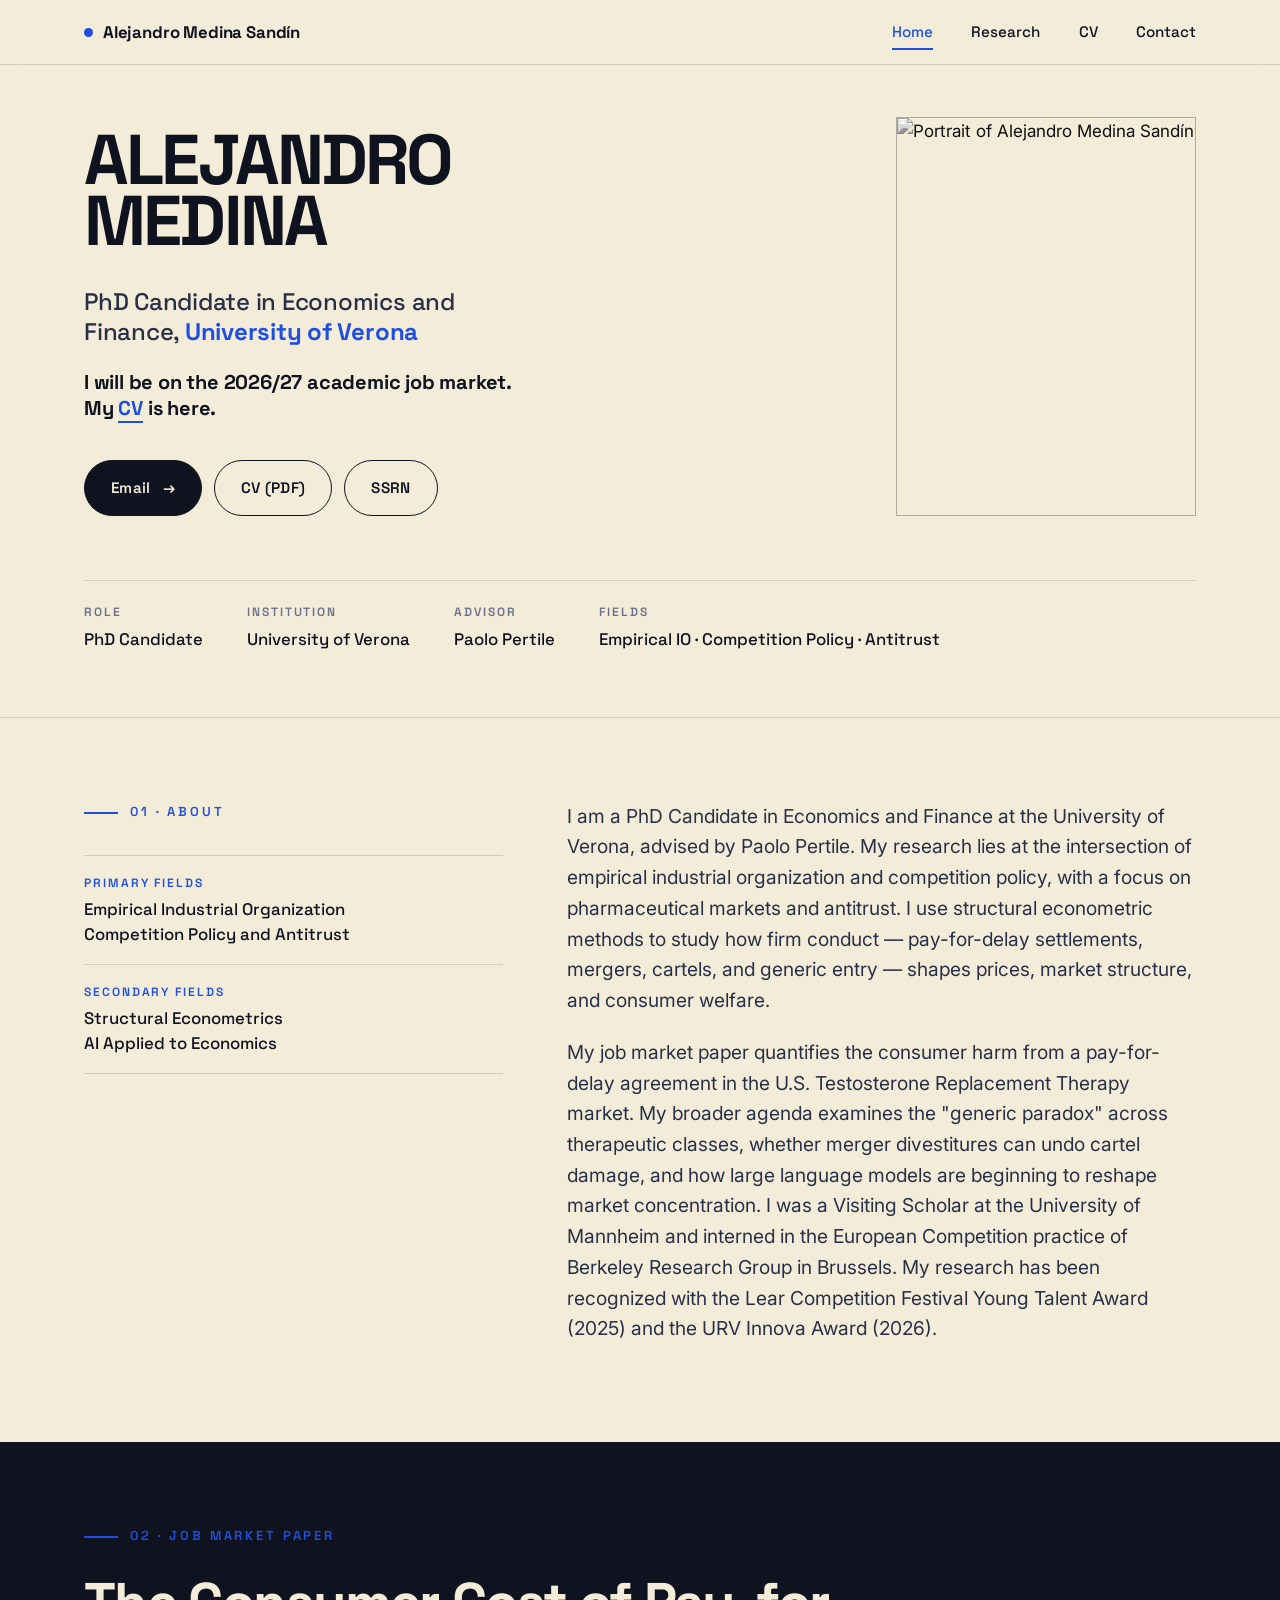
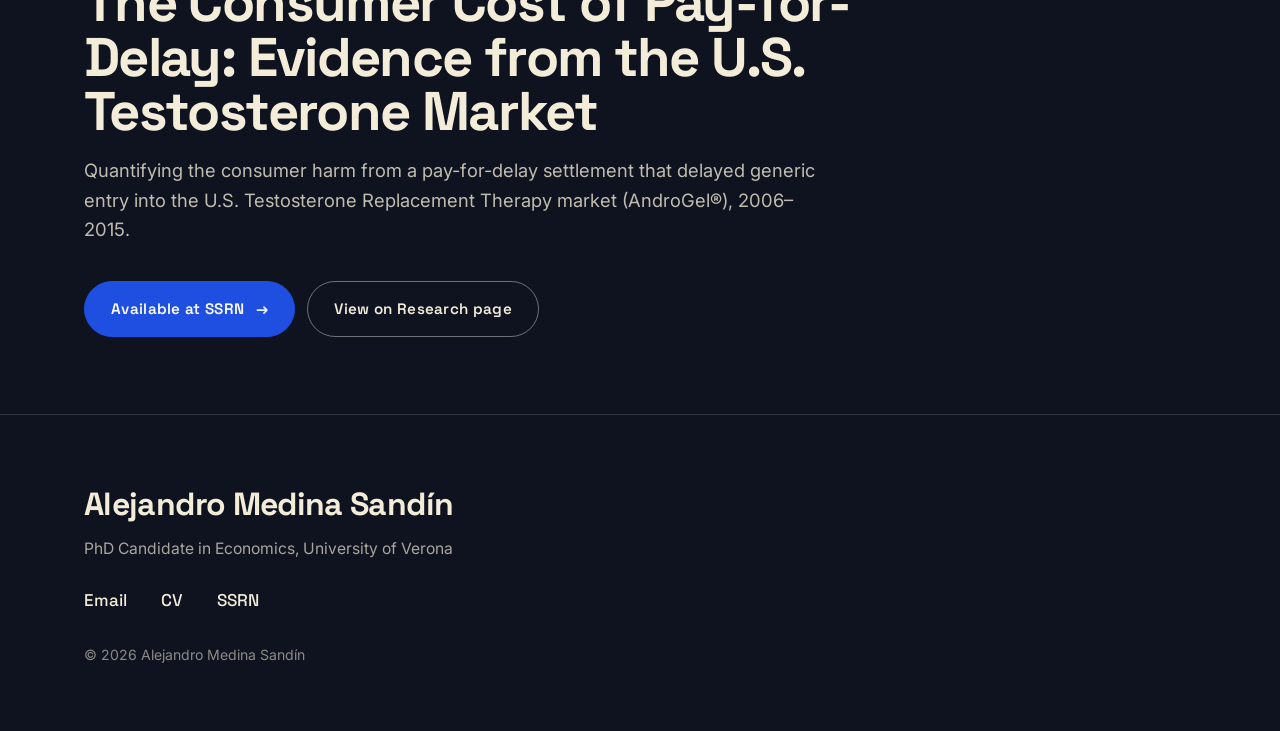
==== commit 15f0c017: "Rename JMP: The Consumer Cost of Pay-for-Delay: Evidence from the U.S. Testosterone Market Co-Author" ====
--- a/index.html
+++ b/index.html
@@ -114,7 +114,7 @@
     <section class="dark" aria-labelledby="jmp-title">
       <div class="section wrap reveal">
         <span class="eyebrow" id="jmp-title">02 · Job Market Paper</span>
-        <h2 class="jmp__title">Pay for Delay: Preventing Competition in Pharmaceutical Markets</h2>
+        <h2 class="jmp__title">The Consumer Cost of Pay-for-Delay: Evidence from the U.S. Testosterone Market</h2>
         <p class="jmp__desc">Quantifying the consumer harm from a pay-for-delay settlement that delayed generic entry into the U.S. Testosterone Replacement Therapy market (AndroGel®), 2006–2015.</p>
         <div class="jmp__links">
           <a class="btn" href="https://ssrn.com/abstract=5308812" target="_blank" rel="noopener">Available at SSRN <span class="arr">→</span></a>
--- a/style.css
+++ b/style.css
@@ -322,15 +322,16 @@
 .paper--nofig .paper__abstract { grid-column: 1 / -1; max-width: 68ch; }
 
 @media (max-width: 900px) {
-  .paper > div { display: block; }
+  .paper > div:not(.paper__venues) { display: block; }
   .paper__abstract { max-width: 68ch; }
-}
-@media (max-width: 700px) {
   .paper { grid-template-columns: 1fr; gap: 10px; }
   .paper .idx { padding-top: 0; }
   .paper__venue { justify-self: start; }
   .paper__venues { justify-self: start; align-items: flex-start; }
   .paper__venue--sub { text-align: left; }
+  /* stacked order: number, status pills, then title/figure/abstract */
+  .paper .idx { order: -2; }
+  .paper__venues, .paper > .paper__venue { order: -1; }
 }
 
 /* compact hover-fill list (work in progress / conferences) */
@@ -445,7 +446,8 @@
 /* =========================================================
    FOOTER
    ========================================================= */
-.site-footer { background: var(--ink); color: var(--paper); margin-top: clamp(48px, 7vw, 100px); }
+.site-footer { background: var(--ink); color: var(--paper); margin-top: clamp(48px, 7vw, 100px); border-top: 1px solid rgba(255, 255, 255, 0.14); }
+.dark + .site-footer, main:has(> .dark:last-child) + .site-footer { margin-top: 0; }
 .site-footer .wrap { padding-block: clamp(36px, 5vw, 64px); }
 .footer-name { font-family: var(--f-display); font-weight: 700; font-size: clamp(1.3rem, 2.6vw, 2rem); letter-spacing: -0.02em; }
 .footer-role { color: color-mix(in srgb, var(--paper) 68%, transparent); margin-top: 6px; font-size: 0.98rem; }
@@ -457,8 +459,75 @@
 /* =========================================================
    REVEAL (scroll fade-in — hooks for script.js)
    ========================================================= */
-.reveal { opacity: 0; transform: translateY(14px); transition: opacity .7s var(--ease), transform .7s var(--ease); }
+.reveal { opacity: 0; transform: translateY(18px); transition: opacity .8s var(--ease), transform .8s var(--ease); }
 .reveal.is-visible { opacity: 1; transform: none; }
+
+/* =========================================================
+   MOTION — entrance, hover and micro-interactions
+   ========================================================= */
+
+/* page fades in on every load */
+@keyframes page-in { from { opacity: 0; } to { opacity: 1; } }
+body { animation: page-in .5s ease both; }
+
+/* hero entrance: name lines rise, then the rest cascades */
+@keyframes rise-in {
+  from { opacity: 0; transform: translateY(26px); }
+  to   { opacity: 1; transform: none; }
+}
+.hero__name .ln { animation: rise-in .7s var(--ease) both; }
+.hero__name .ln:nth-child(2) { animation-delay: .08s; }
+.hero__role  { animation: rise-in .7s var(--ease) .18s both; }
+.hero__jm    { animation: rise-in .7s var(--ease) .26s both; }
+.hero__cta   { animation: rise-in .7s var(--ease) .34s both; }
+.hero__photo { animation: rise-in .9s var(--ease) .25s both; }
+.hero__meta  { animation: rise-in .7s var(--ease) .48s both; }
+
+/* interior page titles get the same rise */
+.page-head h1 { animation: rise-in .7s var(--ease) both; }
+.page-head .lead, .page-head .contact__big, .page-head .hero__cta { animation: rise-in .7s var(--ease) .15s both; }
+.page-head .contact__row { animation: rise-in .7s var(--ease) .25s both; }
+
+/* staggered reveal for list rows inside revealed sections */
+.wip li, .fact, .cv-item { transition: opacity .6s var(--ease), transform .6s var(--ease); }
+.reveal:not(.is-visible) .wip li,
+.reveal:not(.is-visible) .fact,
+.reveal:not(.is-visible) .cv-item { opacity: 0; transform: translateY(12px); }
+.reveal.is-visible .wip li:nth-child(1), .reveal.is-visible .cv-item:nth-child(1) { transition-delay: .05s; }
+.reveal.is-visible .wip li:nth-child(2), .reveal.is-visible .cv-item:nth-child(2) { transition-delay: .12s; }
+.reveal.is-visible .wip li:nth-child(3), .reveal.is-visible .cv-item:nth-child(3) { transition-delay: .19s; }
+.reveal.is-visible .wip li:nth-child(4), .reveal.is-visible .cv-item:nth-child(4) { transition-delay: .26s; }
+.reveal.is-visible .wip li:nth-child(5), .reveal.is-visible .cv-item:nth-child(5) { transition-delay: .33s; }
+.reveal.is-visible .wip li:nth-child(6), .reveal.is-visible .cv-item:nth-child(6) { transition-delay: .40s; }
+.reveal.is-visible .wip li:nth-child(n+7), .reveal.is-visible .cv-item:nth-child(n+7) { transition-delay: .47s; }
+
+/* paper rows: blue accent bar slides in + title tints on hover */
+.paper { transition: padding-left .35s var(--ease); }
+.paper::after {
+  content: ""; position: absolute; left: 0; top: 0; bottom: 0; width: 3px;
+  background: var(--accent);
+  transform: scaleY(0); transform-origin: top;
+  transition: transform .35s var(--ease);
+}
+.paper { position: relative; }
+.paper:hover { padding-left: 16px; }
+.paper:hover::after { transform: scaleY(1); }
+.paper__title { transition: color .3s var(--ease); }
+.paper:hover .paper__title { color: var(--accent); }
+
+/* figures: gentle zoom on hover */
+.paper__figure { overflow: hidden; }
+.paper__figure img { transition: transform .8s var(--ease); }
+.paper__figure:hover img { transform: scale(1.025); }
+
+/* read-more content slides open */
+@keyframes fade-down { from { opacity: 0; transform: translateY(-6px); } to { opacity: 1; transform: none; } }
+.abstract-more[open] .abstract-body { animation: fade-down .45s var(--ease) both; }
+
+/* respect reduced-motion preferences */
 @media (prefers-reduced-motion: reduce) {
-  .reveal { opacity: 1; transform: none; transition: none; }
-}
+  .reveal, .wip li, .fact, .cv-item { opacity: 1 !important; transform: none !important; transition: none !important; }
+  body, .hero__name .ln, .hero__role, .hero__jm, .hero__cta, .hero__photo, .hero__meta,
+  .page-head h1, .page-head .lead, .page-head .contact__big, .page-head .hero__cta,
+  .page-head .contact__row, .abstract-more[open] .abstract-body { animation: none !important; }
+}
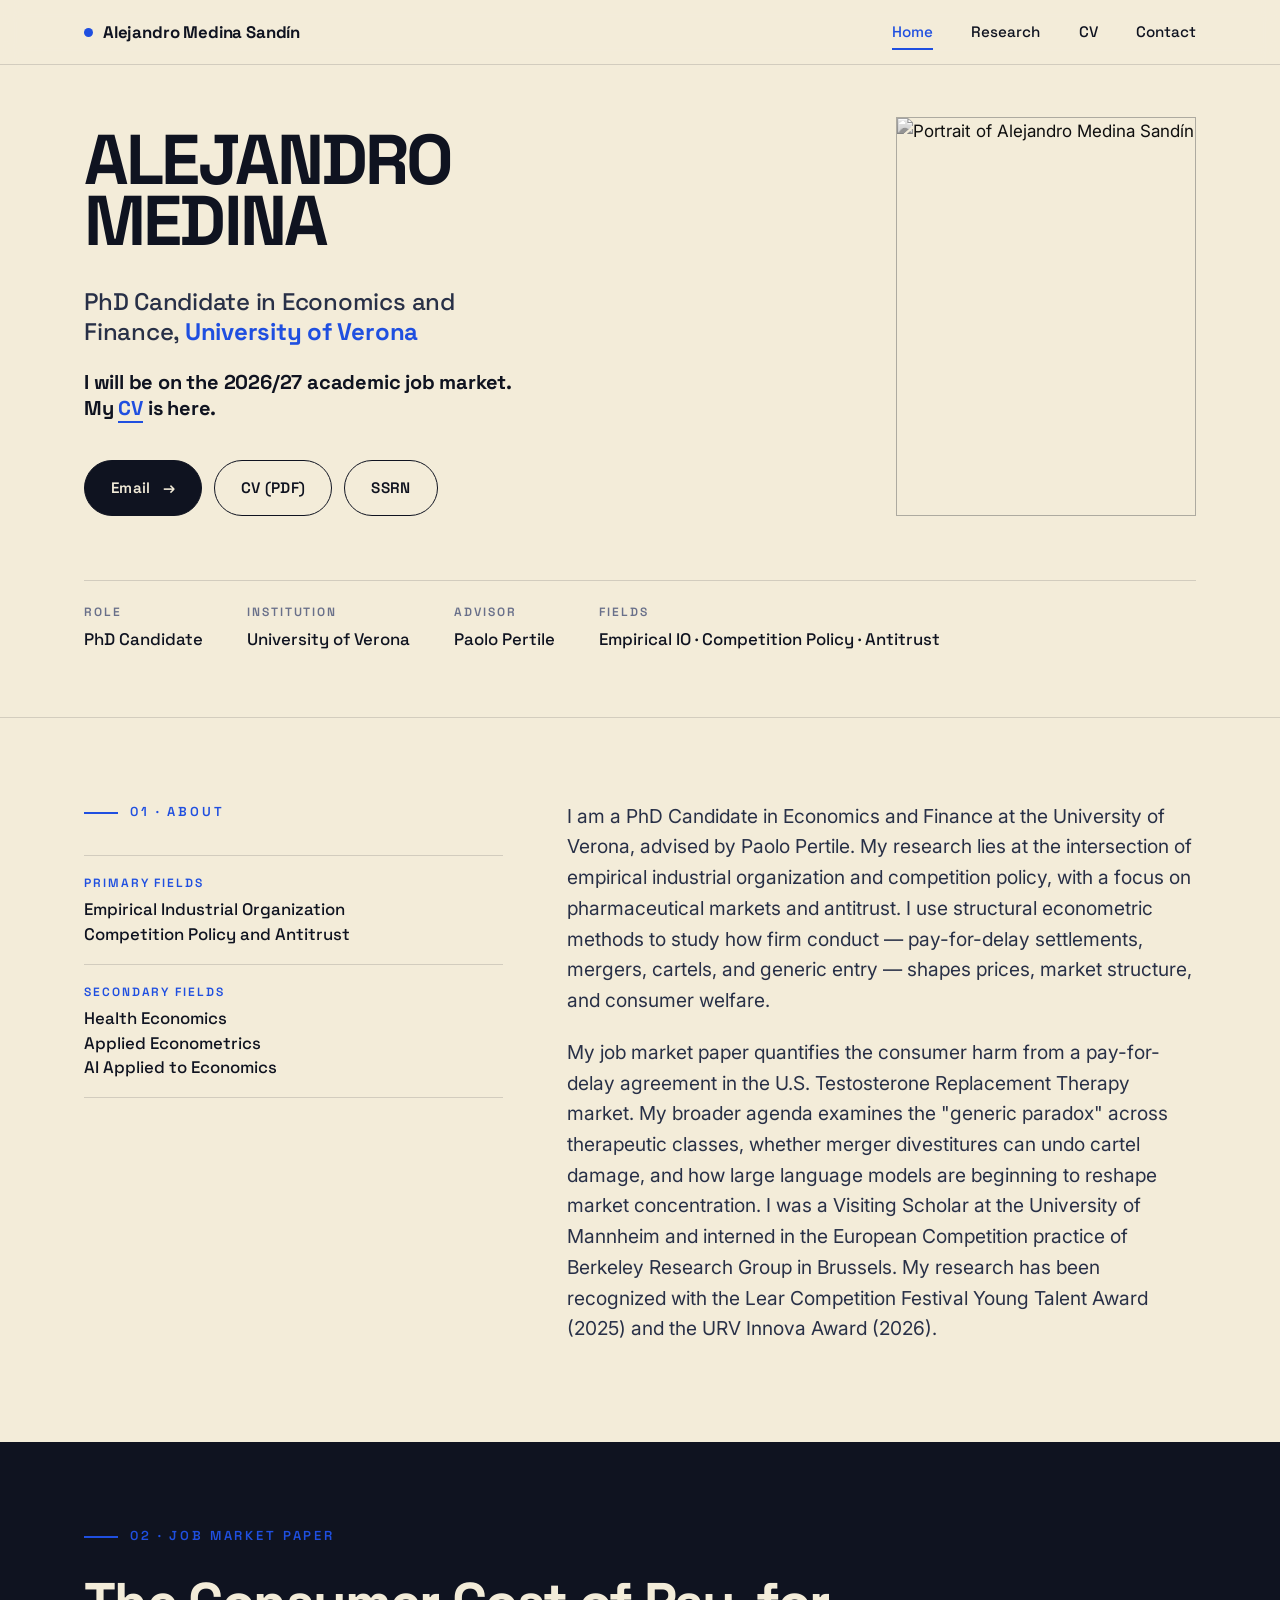
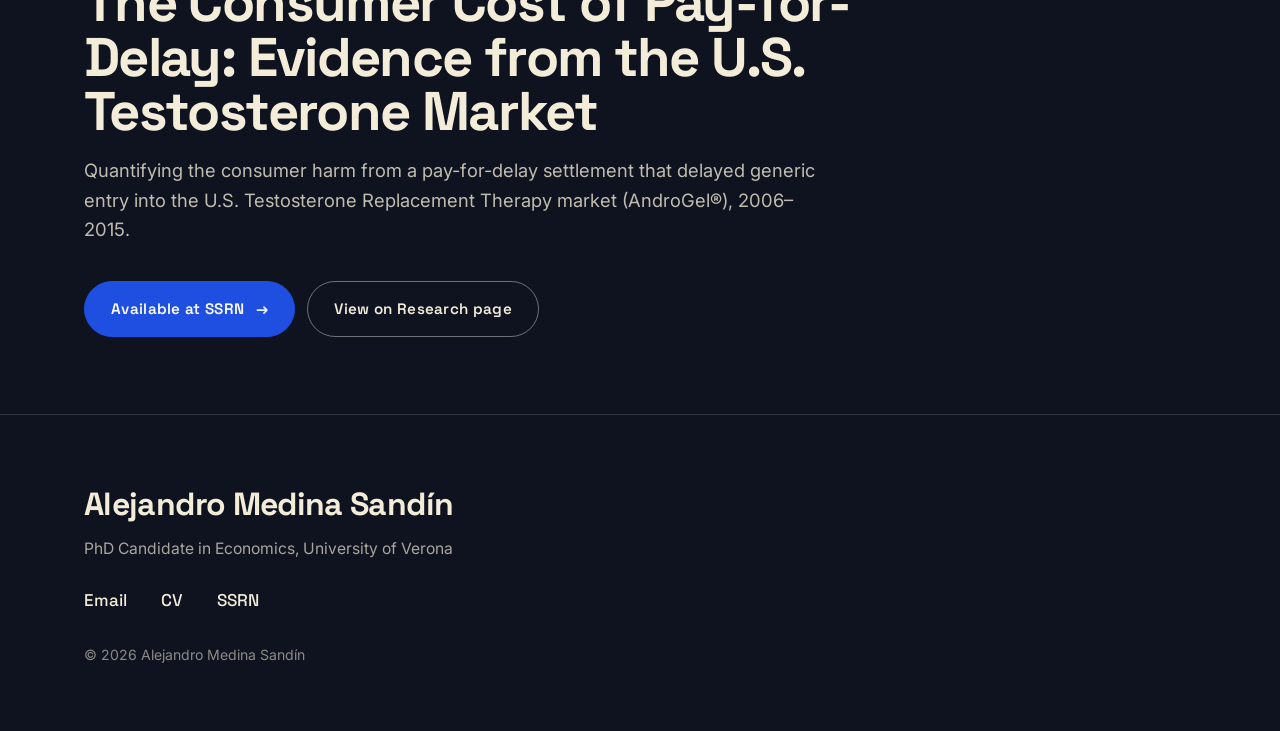
==== commit 303e4565: "Sync CV page with new PDF: PhD 2022-2027, placement officers, updated fields, Huelva course, Doctora" ====
--- a/index.html
+++ b/index.html
@@ -99,7 +99,7 @@
             </div>
             <div class="fact">
               <span class="k">Secondary fields</span>
-              <span class="v">Structural Econometrics<br />AI Applied to Economics</span>
+              <span class="v">Health Economics<br />Applied Econometrics<br />AI Applied to Economics</span>
             </div>
           </div>
         </div>
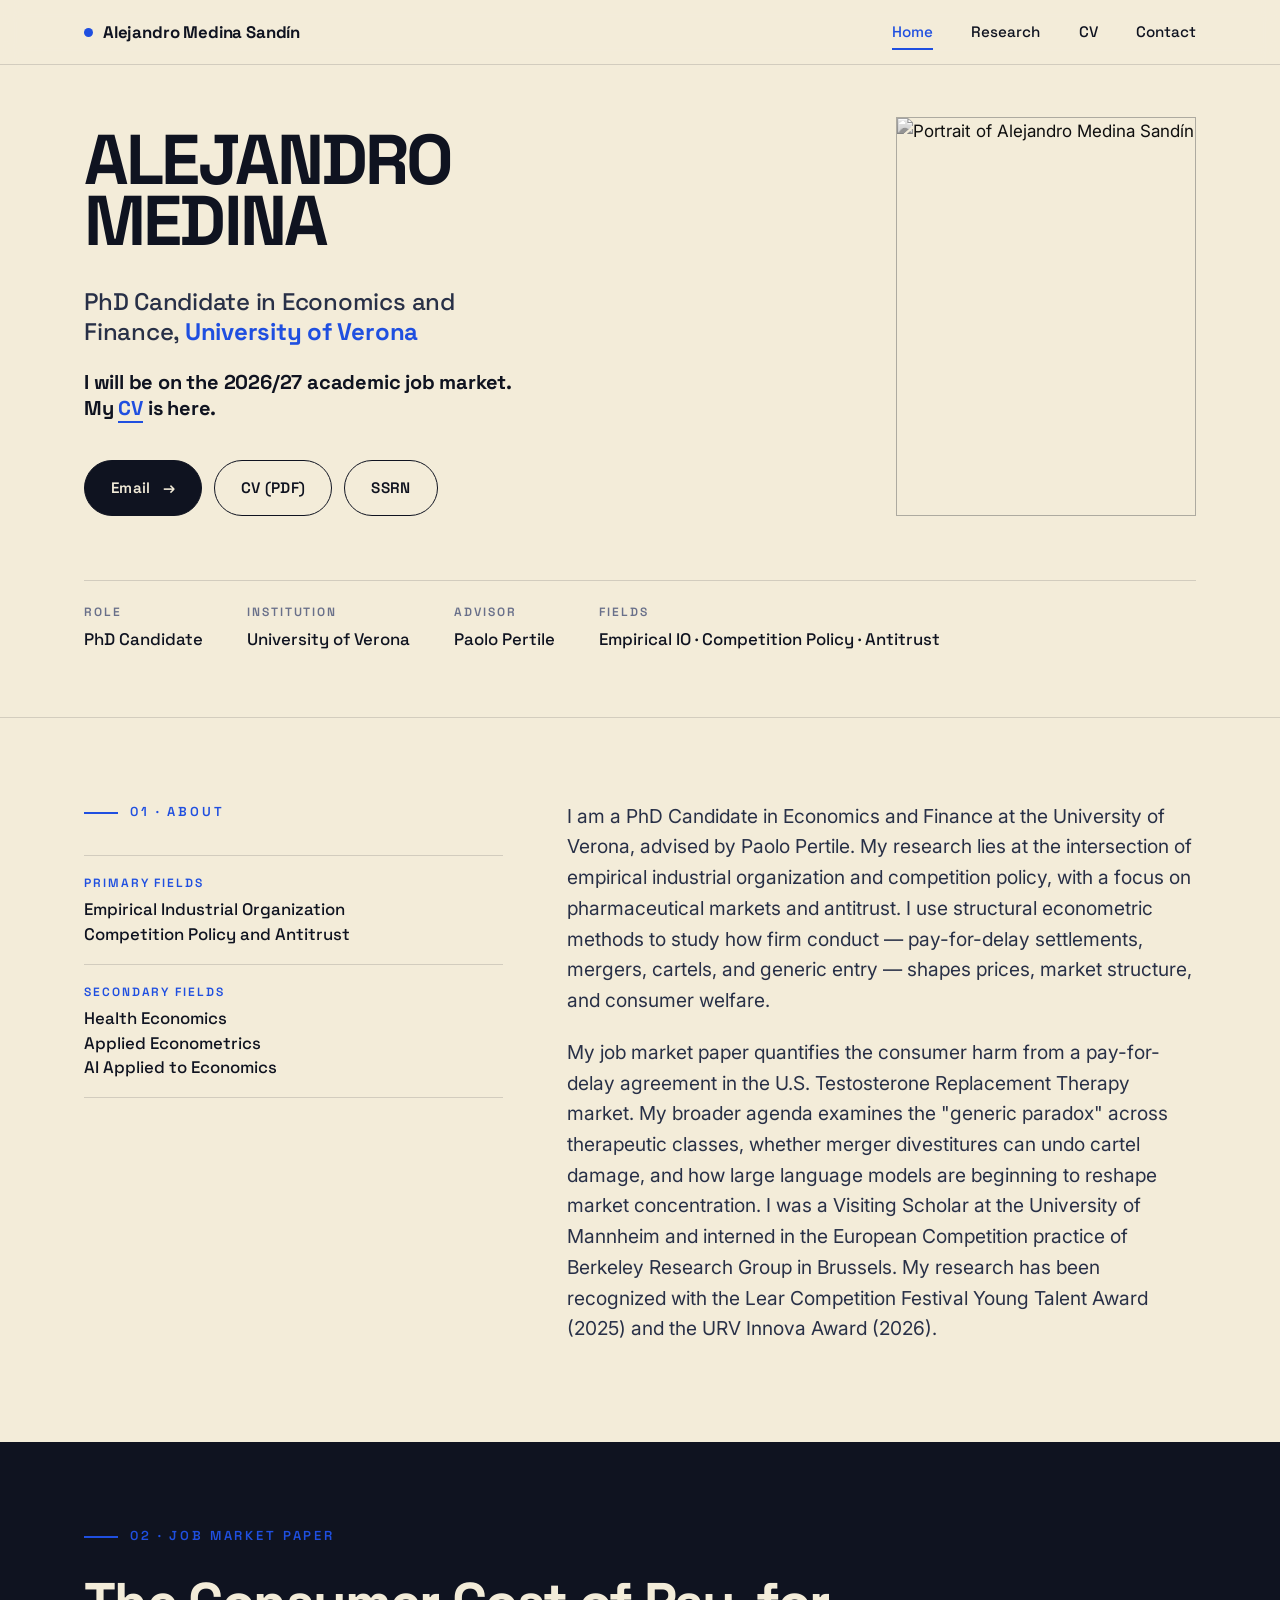
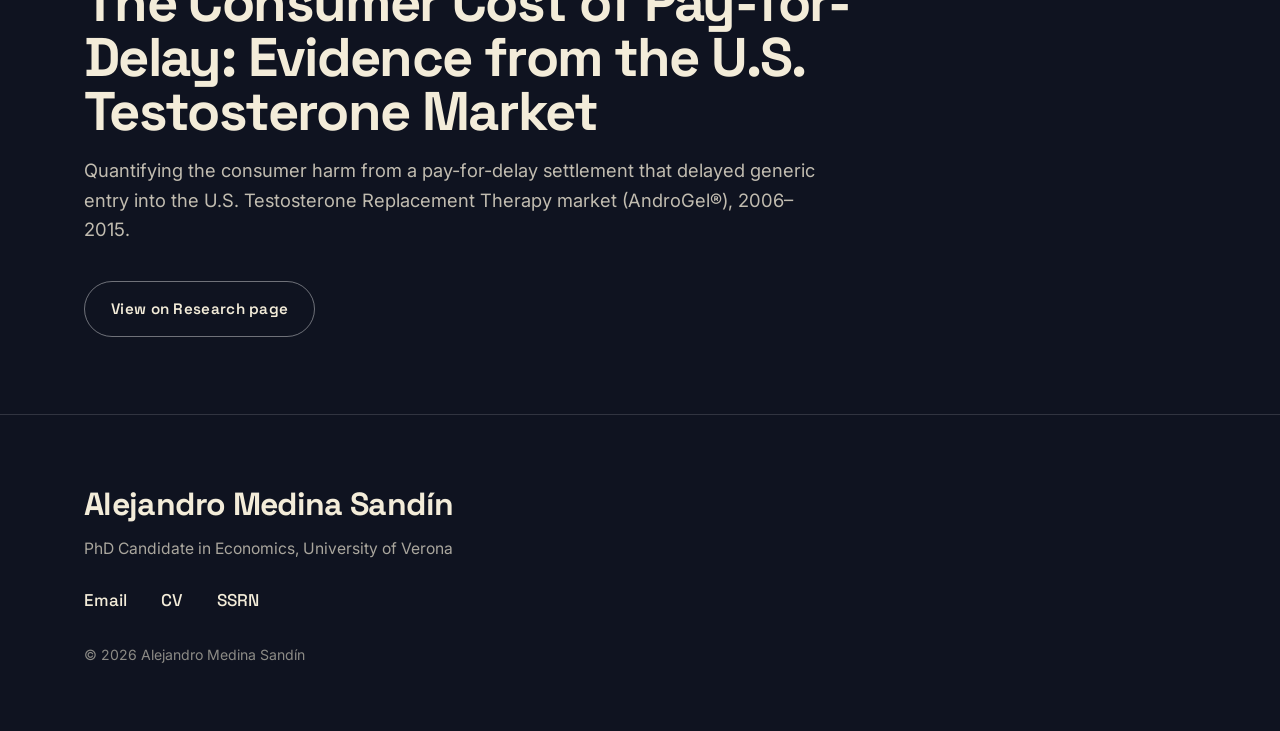
==== commit 234f05cf: "Remove 'Available at SSRN' links from JMP (home block and research entry) Co-Authored-By: Claude Fab" ====
--- a/index.html
+++ b/index.html
@@ -117,7 +117,6 @@
         <h2 class="jmp__title">The Consumer Cost of Pay-for-Delay: Evidence from the U.S. Testosterone Market</h2>
         <p class="jmp__desc">Quantifying the consumer harm from a pay-for-delay settlement that delayed generic entry into the U.S. Testosterone Replacement Therapy market (AndroGel®), 2006–2015.</p>
         <div class="jmp__links">
-          <a class="btn" href="https://ssrn.com/abstract=5308812" target="_blank" rel="noopener">Available at SSRN <span class="arr">→</span></a>
           <a class="btn btn--ghost" href="research.html">View on Research page</a>
         </div>
       </div>
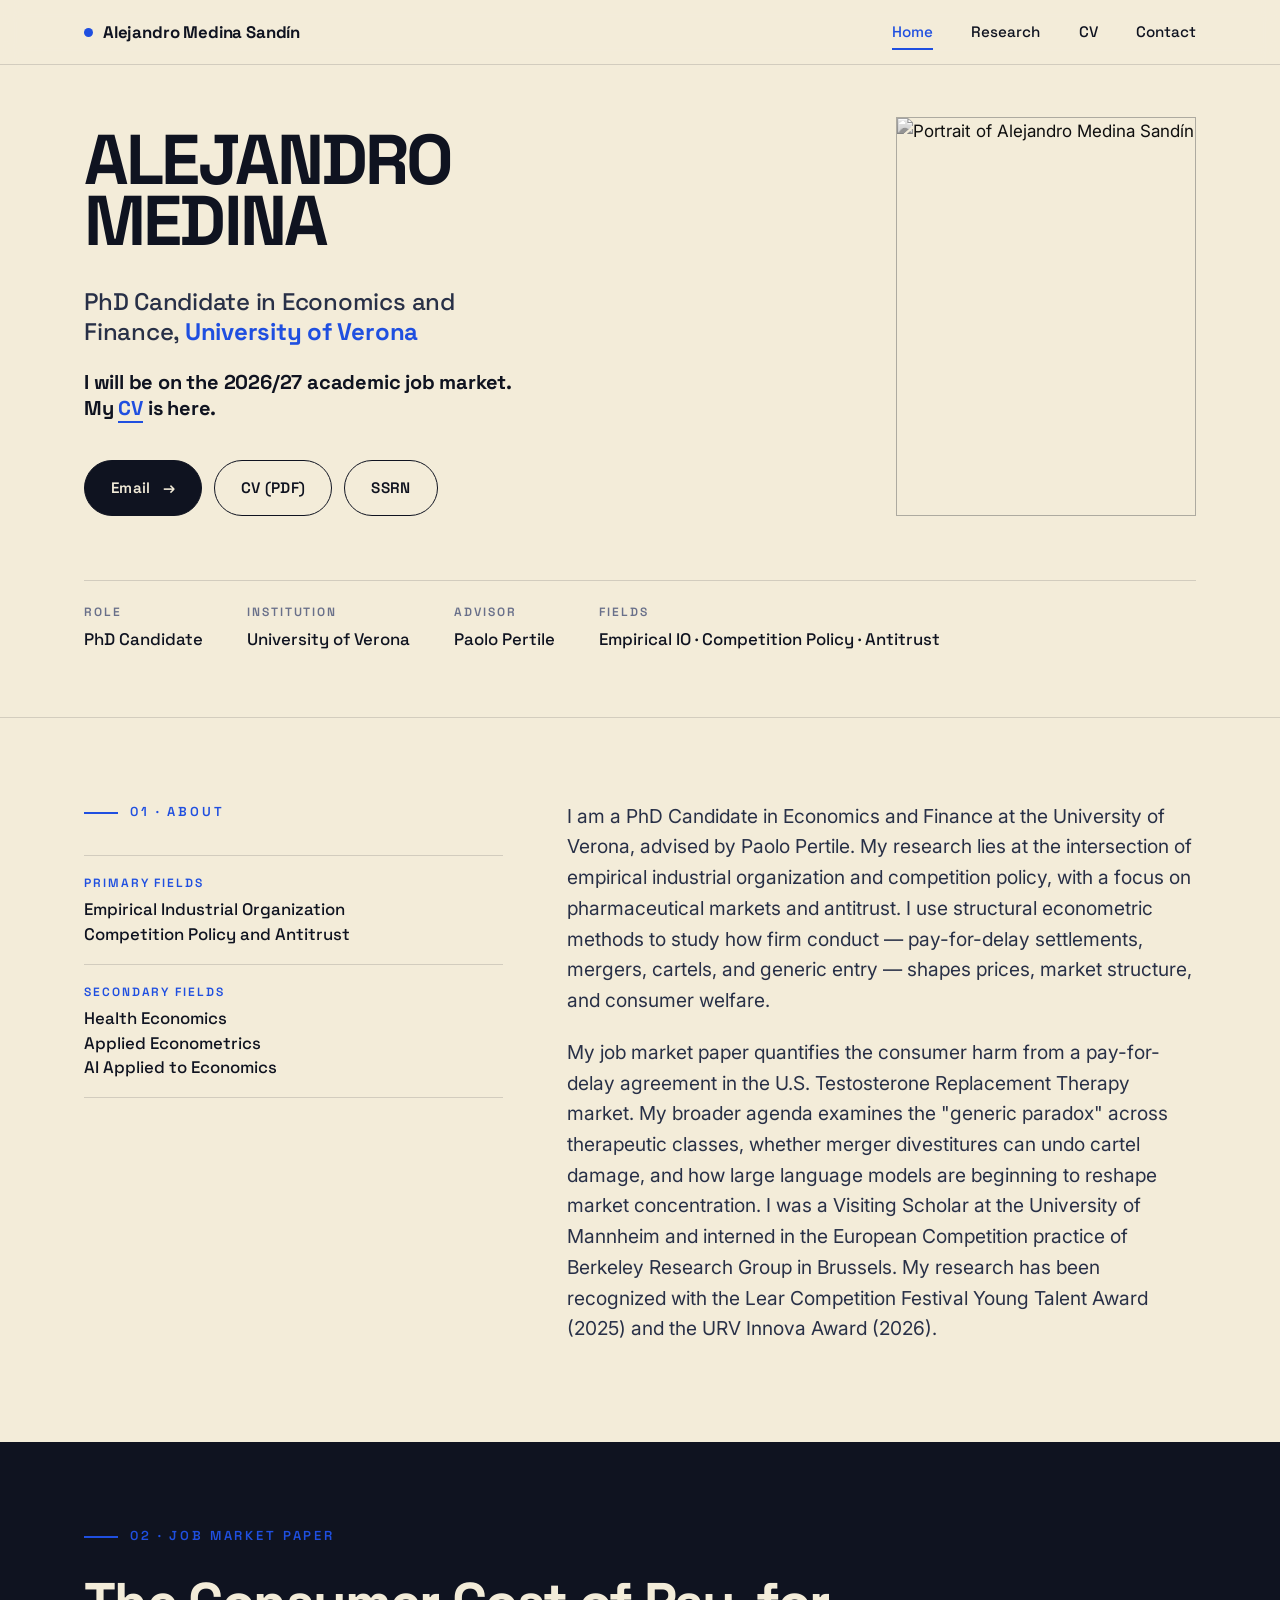
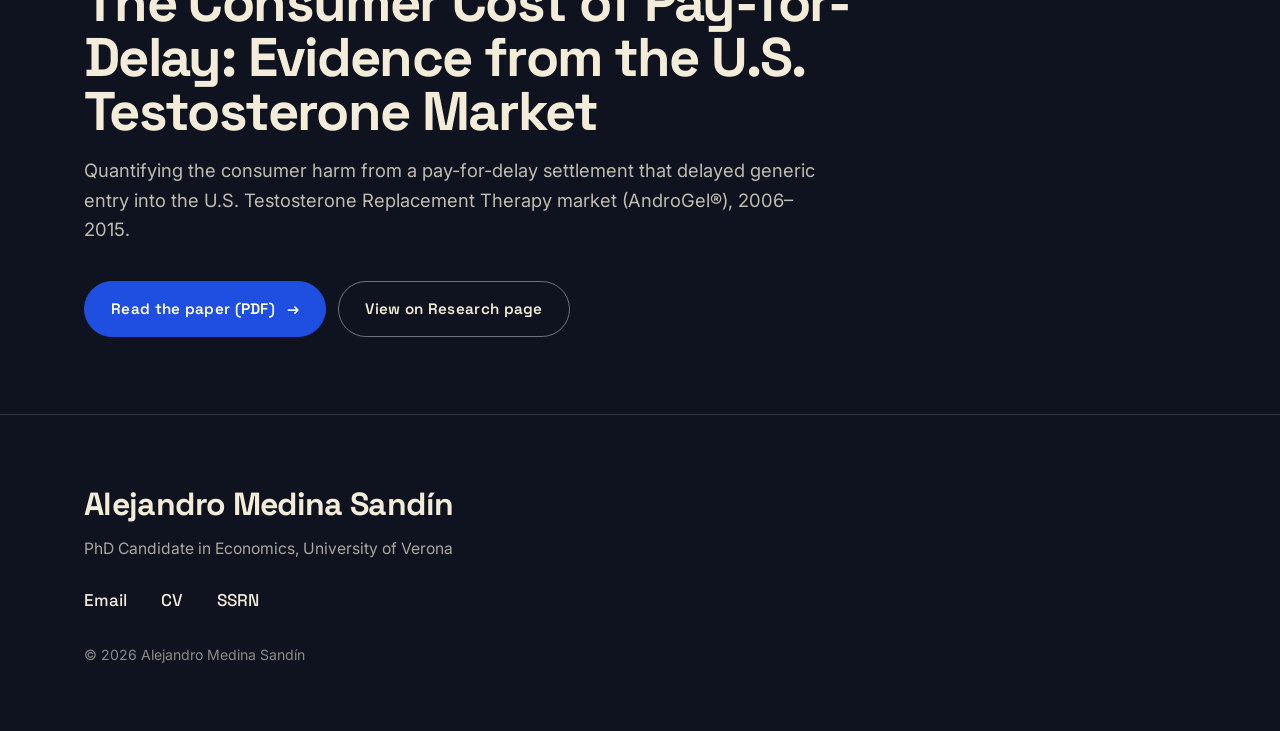
==== commit abb3c79a: "Add job market paper PDF, link it from home JMP block and research entry Co-Authored-By: Claude Fabl" ====
--- a/index.html
+++ b/index.html
@@ -117,6 +117,7 @@
         <h2 class="jmp__title">The Consumer Cost of Pay-for-Delay: Evidence from the U.S. Testosterone Market</h2>
         <p class="jmp__desc">Quantifying the consumer harm from a pay-for-delay settlement that delayed generic entry into the U.S. Testosterone Replacement Therapy market (AndroGel®), 2006–2015.</p>
         <div class="jmp__links">
+          <a class="btn" href="JMP_Medina_Alejandro.pdf" target="_blank" rel="noopener">Read the paper (PDF) <span class="arr">→</span></a>
           <a class="btn btn--ghost" href="research.html">View on Research page</a>
         </div>
       </div>
